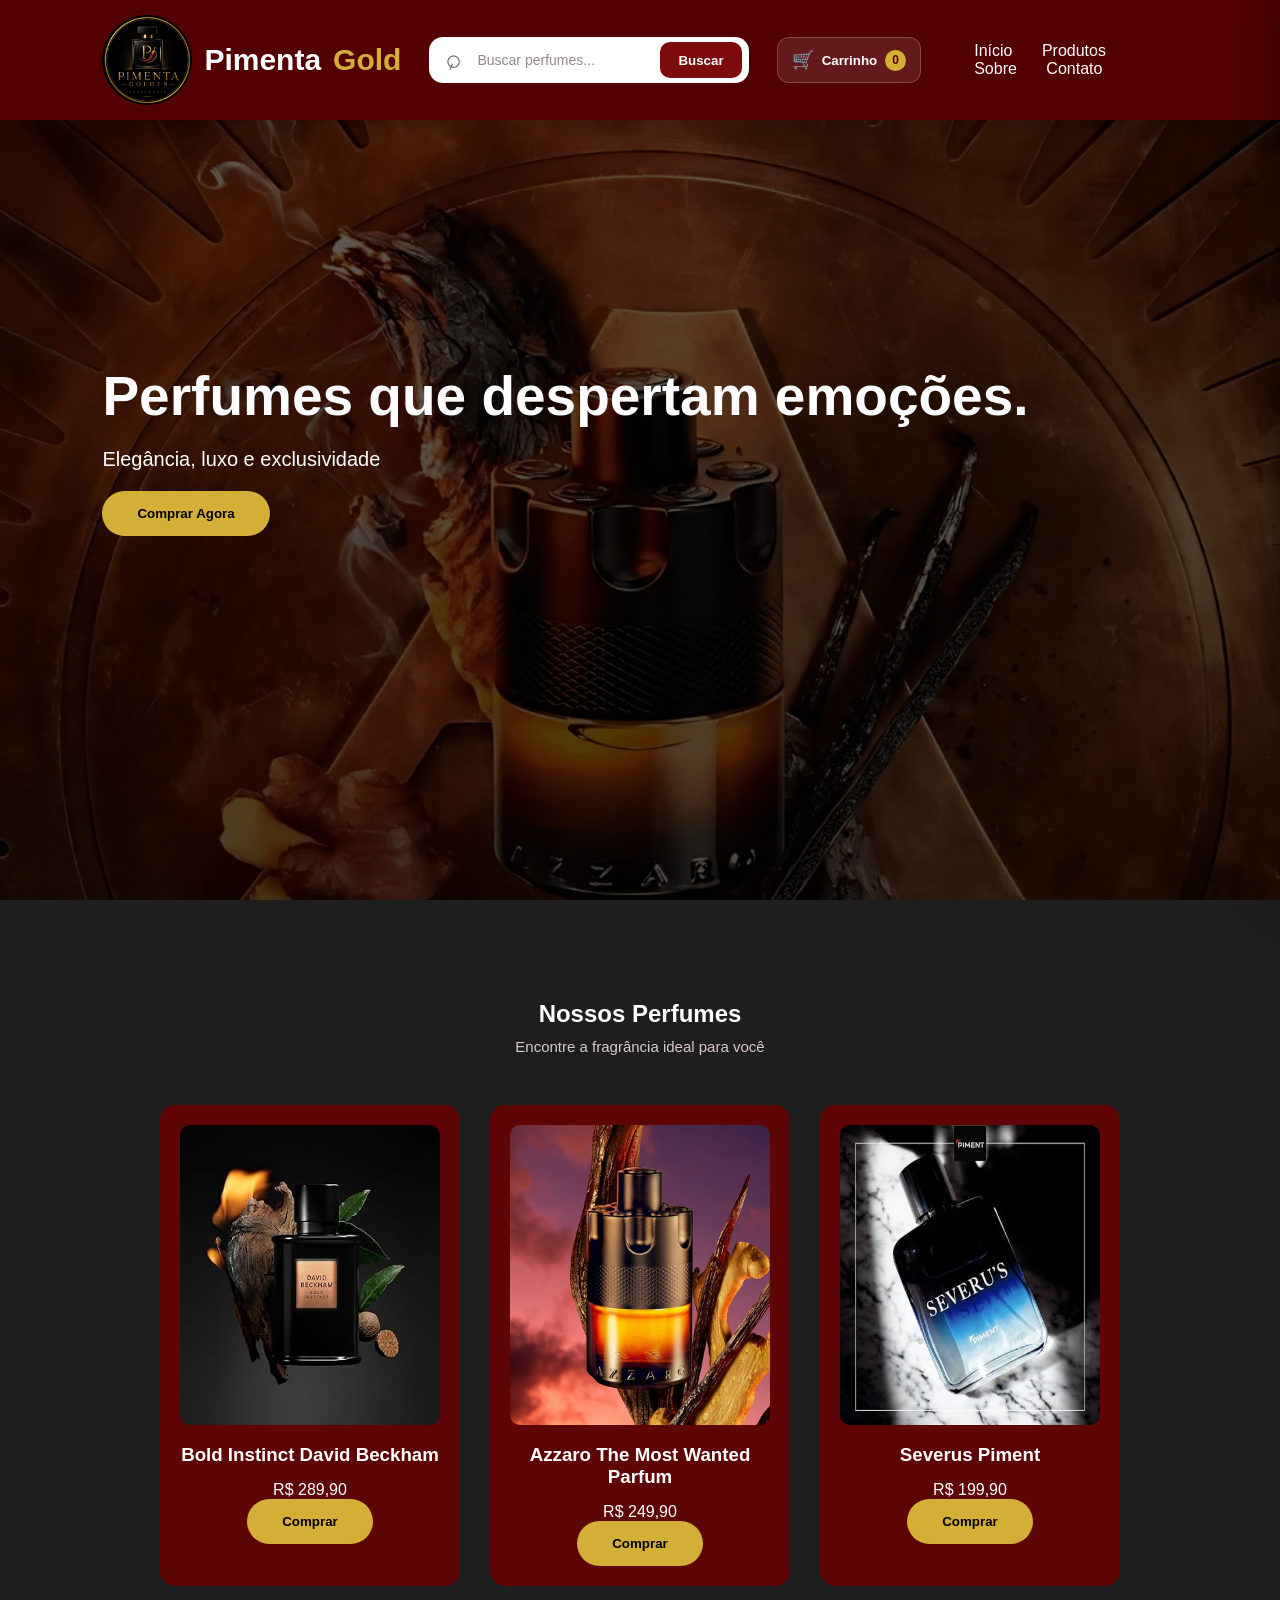
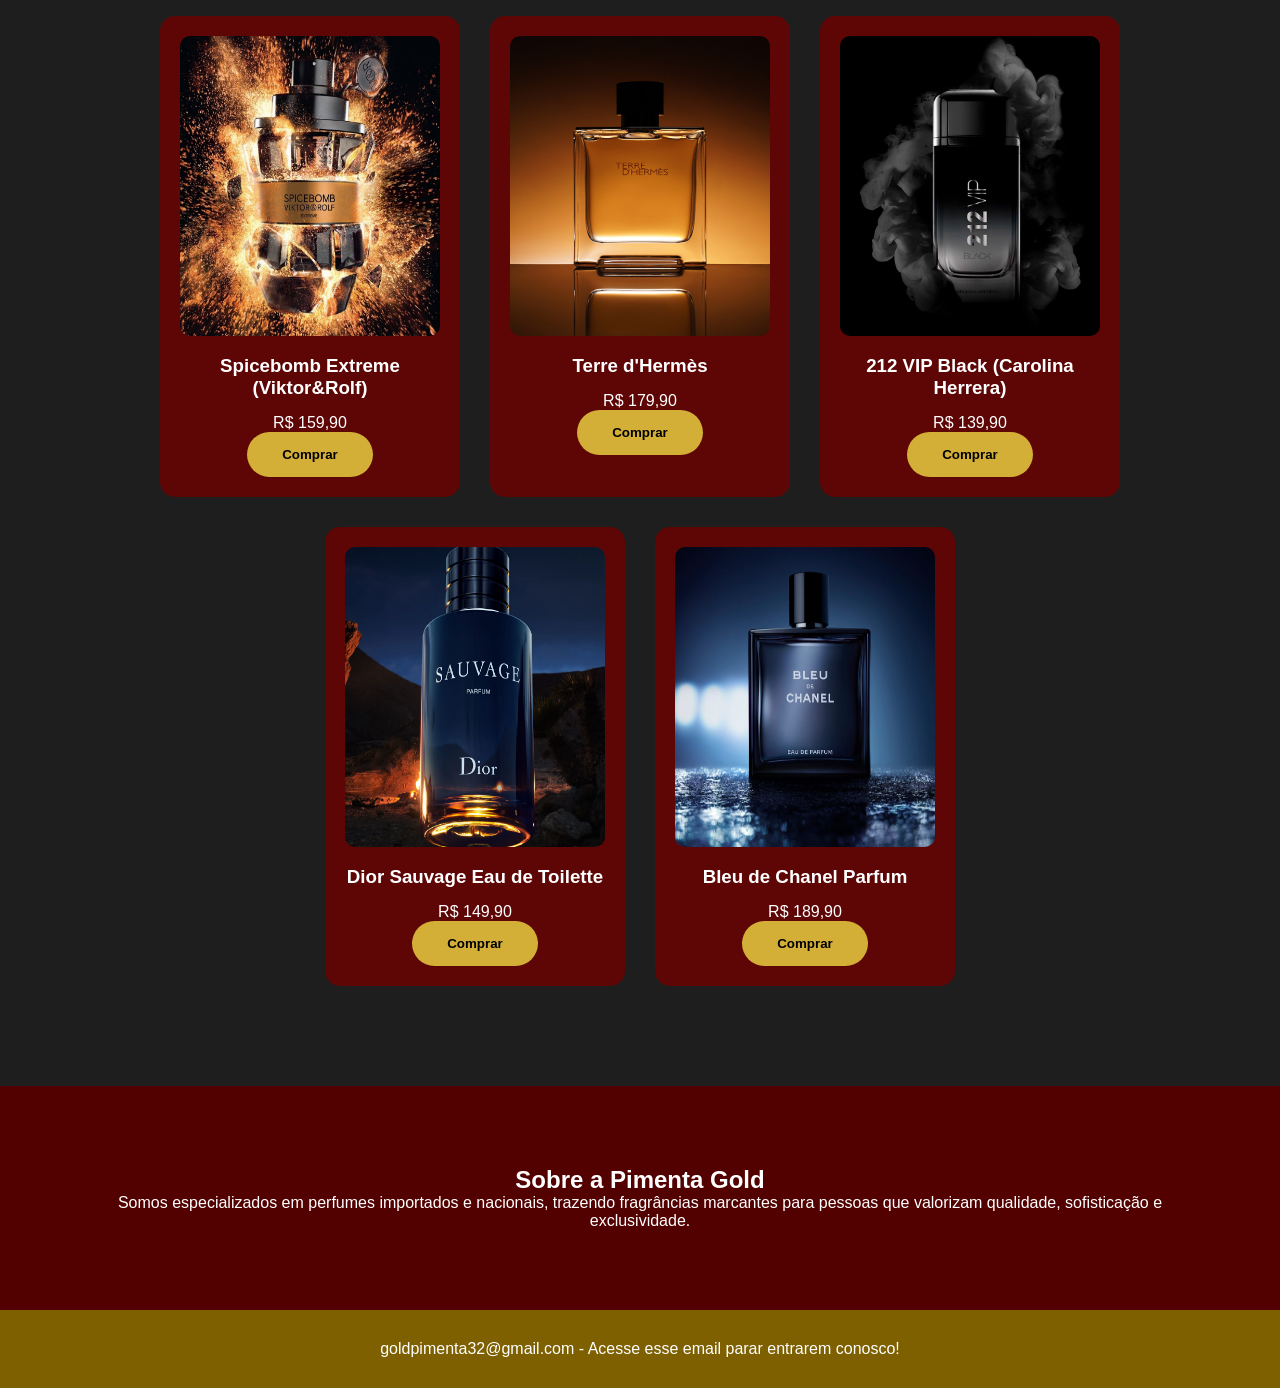
==== index.html @ 08c28b5f "Projeto Integrador 1° Ano do Ensino Médio integrado ao Técnico em Inf." ====
<!DOCTYPE html>
<html lang="pt-BR">
<head>
    <meta charset="UTF-8">
    <meta name="viewport" content="width=device-width, initial-scale=1.0">
    <title>Pimenta Gold | Perfumaria</title>
    <link rel="stylesheet" href="style.css">
</head>
<body>
 
<header>
    <div class="logo">
         <img src="/imagem (1).jpg" alt="Pimenta Golden"> Pimenta <span>Gold</span></div>

    <form class="search-form" role="search" aria-label="Pesquisar perfumes">
        <label class="sr-only" for="search-input">Pesquisar perfumes</label>
        <span class="search-icon" aria-hidden="true">⌕</span>
        <input id="search-input" type="search" placeholder="Buscar perfumes..." autocomplete="off">
        <button class="clear-search" type="button" aria-label="Limpar pesquisa" hidden>×</button>
        <button class="search-submit" type="submit" aria-label="Pesquisar">Buscar</button>
    </form>

    <button class="cart-toggle" type="button" aria-label="Abrir carrinho" aria-expanded="false">
        <span class="cart-icon" aria-hidden="true">🛒</span>
        <span>Carrinho</span>
        <b class="cart-count">0</b>
    </button>
 
    <nav>
        <a href="#">Início</a>
        <a href="#produtos">Produtos</a>
        <a href="#sobre">Sobre</a>
        <a href="#contato">Contato</a>
    </nav>
</header>
 
<section class="banner">
    <div class="texto">
        <h1>Perfumes que despertam emoções.</h1>
        <p>Elegância, luxo e exclusividade </p>
 
        <button onclick="comprar()">Comprar Agora</button>
    </div>
</section>
 
<section id="produtos" class="produtos">
 
<h2>Nossos Perfumes</h2>

<p class="search-status" aria-live="polite">Encontre a fragrância ideal para você</p>
 
<div class="cards">
 
<div class="card">
<img src="/imagem.jpg" alt="">
<h3>Bold Instinct David Beckham  </h3>
<p>R$ 289,90</p>
<button>Comprar</button>
</div>
 
<div class="card">
<img src="/imagem (3).jpg" alt="">
<h3>Azzaro The Most Wanted Parfum</h3>
<p>R$ 249,90</p>
<button>Comprar</button>
</div>
 
<div class="card">
<img src="/imagem (2).jpg" alt="">
<h3>Severus Piment</h3>
<p>R$ 199,90</p>
<button>Comprar</button>
</div>

 <div class="card">
<img src="/spice bomb.jpg" alt="">
<h3>Spicebomb Extreme (Viktor&Rolf)</h3>
<p>R$ 159,90</p>
<button>Comprar</button>
</div>

<div class="card">
<img src="/terre d'hermes.jpg" alt="">
<h3>Terre d'Hermès</h3>
<p>R$ 179,90</p>
<button>Comprar</button>
</div>

<div class="card">
<img src="/212.avif" alt="">
<h3>212 VIP Black (Carolina Herrera)</h3>
<p>R$ 139,90</p>
<button>Comprar</button>
</div>

<div class="card">
<img src="/sauvage___250829.webp" alt="">
<h3>Dior Sauvage Eau de Toilette</h3>
<p>R$ 149,90</p>
<button>Comprar</button>
</div>

<div class="card">
<img src="/bleu de chanel.jpg" alt="">
<h3>Bleu de Chanel Parfum</h3>
<p>R$ 189,90</p>
<button>Comprar</button>
</div>

</div>

<div class="no-results" hidden>
    <span aria-hidden="true">⌕</span>
    <h3>Nenhum perfume encontrado</h3>
    <p>Tente buscar por outro nome ou marca.</p>
</div>
 
</section>
 
<section id="sobre" class="sobre">
 
<h2>Sobre a Pimenta Gold</h2>
 
<p>
Somos especializados em perfumes importados e nacionais,
trazendo fragrâncias marcantes para pessoas que valorizam
qualidade, sofisticação e exclusividade.
</p>
 
</section>

<div class="cart-overlay" hidden></div>
<aside class="cart-drawer" aria-label="Carrinho de compras" aria-hidden="true">
    <div class="cart-header">
        <div>
            <span class="cart-kicker">SEU PEDIDO</span>
            <h2>Meu carrinho</h2>
        </div>
        <button class="close-cart" type="button" aria-label="Fechar carrinho">×</button>
    </div>

    <div class="cart-items"></div>
    <div class="empty-cart">
        <span aria-hidden="true">🛍</span>
        <h3>Seu carrinho está vazio</h3>
        <p>Adicione seus perfumes favoritos para continuar.</p>
    </div>

    <div class="cart-footer">
        <div class="cart-total"><span>Total</span><strong>R$ 0,00</strong></div>
        <button class="checkout-button" type="button" disabled>Finalizar compra</button>
        <small>Compra segura e atendimento personalizado</small>
    </div>
</aside>
 
<footer id="contato">
<p>goldpimenta32@gmail.com - Acesse esse email parar entrarem conosco!</p>
</footer>
 
<script src="script.js"></script>
 
</body>
</html>
---- style.css ----
*{
margin:0;
padding:0;
box-sizing:border-box;
font-family:Arial, Helvetica, sans-serif;
}
 
body{
background:#1f1e1e;
color:white;
}
 
header{
display:flex;
justify-content:space-between;
align-items:center;
padding:20px 8%;
background:#530000;
position:fixed;
width:100%;
}
 .logo img{
    width: 90px;
    height: 90px;
    border-radius: 50%;
    object-fit: cover;
}
 
header{
    display:flex;
    justify-content:space-between;
    align-items:center;
    padding:15px 8%;
    background:#530000;
    position:fixed;
    width:100%;
    z-index:1000;
gap:28px;
box-shadow:0 4px 24px rgba(0,0,0,.22);
}
.logo{
font-size:30px;
font-weight:bold;
display:flex;
align-items:center;
gap:12px;
}
 
.logo span{
color:#D4AF37;
}

.search-form{
    position:relative;
    display:flex;
    align-items:center;
    flex:1;
    max-width:500px;
    height:46px;
    margin-left:auto;
    background:#fff;
    border:2px solid transparent;
    border-radius:14px;
    transition:.25s ease;
}

.search-form:focus-within{
    border-color:#D4AF37;
    box-shadow:0 0 0 4px rgba(212,175,55,.18);
}

.search-icon{
    color:#6b6060;
    font-size:27px;
    line-height:1;
    margin:0 8px 2px 14px;
    transform:rotate(-20deg);
}

.search-form input{
    min-width:0;
    flex:1;
    height:100%;
    padding:0 8px;
    color:#261d1d;
    background:transparent;
    border:0;
    outline:0;
    font-size:14px;
}

.search-form input::placeholder{color:#938989;}
.search-form input::-webkit-search-cancel-button{display:none;}

.search-submit{
    height:36px;
    padding:0 18px;
    margin-right:5px;
    color:#fff;
    background:#7e0b0b;
    border-radius:10px;
    transition:.25s ease;
}

.search-submit:hover{background:#530000; color:#fff; transform:none;}

.clear-search{
    padding:0 5px;
    color:#8a7c7c;
    background:transparent;
    font-size:24px;
    line-height:1;
}

.clear-search:hover{color:#530000; background:transparent; transform:none;}

.sr-only{
    position:absolute;
    width:1px;
    height:1px;
    padding:0;
    margin:-1px;
    overflow:hidden;
    clip:rect(0,0,0,0);
    white-space:nowrap;
    border:0;
}

.cart-toggle{
    position:relative;
    display:flex;
    align-items:center;
    gap:8px;
    padding:11px 14px;
    color:#fff;
    background:rgba(255,255,255,.1);
    border:1px solid rgba(255,255,255,.2);
    border-radius:12px;
    white-space:nowrap;
}

.cart-toggle:hover{color:#fff; background:#7e0b0b; transform:none;}
.cart-icon{font-size:18px;}
.cart-count{
    display:grid;
    min-width:21px;
    height:21px;
    padding:0 5px;
    place-items:center;
    color:#530000;
    background:#D4AF37;
    border-radius:20px;
    font-size:12px;
}

.cart-overlay{
    position:fixed;
    inset:0;
    z-index:1100;
    background:rgba(0,0,0,.62);
    backdrop-filter:blur(3px);
}

.cart-drawer{
    position:fixed;
    display:flex;
    flex-direction:column;
    top:0;
    right:0;
    z-index:1101;
    width:min(430px, 100%);
    height:100vh;
    padding:28px;
    color:#2b2020;
    background:#fffaf7;
    box-shadow:-10px 0 35px rgba(0,0,0,.3);
    transform:translateX(100%);
    transition:transform .3s ease;
}

.cart-drawer.is-open{transform:translateX(0);}
.cart-header{display:flex; align-items:flex-start; justify-content:space-between; padding-bottom:22px; border-bottom:1px solid #eaded8;}
.cart-kicker{color:#9c7713; font-size:11px; font-weight:bold; letter-spacing:2px;}
.cart-header h2{margin-top:6px; font-family:Georgia, serif; font-size:28px;}
.close-cart{padding:0 8px; color:#715f5f; background:transparent; font-size:32px; line-height:1;}
.close-cart:hover{color:#530000; background:transparent; transform:none;}
.cart-items{overflow:auto; padding:18px 0;}
.cart-item{display:grid; grid-template-columns:64px 1fr auto; gap:12px; align-items:center; padding:14px 0; border-bottom:1px solid #eaded8;}
.cart-item img{width:64px; height:70px; object-fit:cover; border-radius:8px;}
.cart-item h3{font-size:14px; line-height:1.3;}
.cart-item-price{margin-top:6px; color:#7e0b0b; font-size:13px; font-weight:bold;}
.quantity-control{display:flex; align-items:center; gap:8px; margin-top:10px;}
.quantity-control button{width:24px; height:24px; padding:0; color:#530000; background:#f0e3dc; font-size:16px; line-height:1;}
.quantity-control button:hover{color:#fff; background:#7e0b0b; transform:none;}
.quantity-control span{min-width:15px; text-align:center; font-size:13px;}
.remove-item{padding:4px; color:#a48b83; background:transparent; font-size:18px;}
.remove-item:hover{color:#b21b1b; background:transparent; transform:none;}
.empty-cart{flex:1; padding:70px 15px; text-align:center; color:#806c65;}
.empty-cart span{font-size:42px;}
.empty-cart h3{margin:15px 0 8px; color:#3e2e2e; font-family:Georgia, serif;}
.empty-cart p{font-size:14px; line-height:1.5;}
.cart-footer{padding-top:20px; border-top:1px solid #eaded8;}
.cart-total{display:flex; justify-content:space-between; margin-bottom:18px; font-size:16px;}
.cart-total strong{color:#7e0b0b; font-size:20px;}
.checkout-button{width:100%; color:#fff; background:#7e0b0b; border-radius:10px;}
.checkout-button:hover{color:#fff; background:#530000; transform:none;}
.checkout-button:disabled{cursor:not-allowed; opacity:.45;}
.cart-footer small{display:block; margin-top:12px; color:#927f77; text-align:center; font-size:11px;}
 
nav a{
color:white;
margin-left:25px;
text-decoration:none;
transition:.3s;
}
 
nav a:hover{
color:#D4AF37;
}
 
.banner{
height:100vh;
background:linear-gradient(rgba(0,0,0,.6),rgba(0,0,0,.7)),
url("/imagem.png");
background-size:cover;
display:flex;
align-items:center;
padding-left:8%;
}
 
.banner h1{
font-size:55px;
}
 
.banner p{
margin:20px 0;
font-size:20px;
}
 
button{
padding:15px 35px;
background:#D4AF37;
border:none;
border-radius:30px;
cursor:pointer;
font-weight:bold;
}
 
.produtos{
padding:100px 8%;
text-align:center;
}

.search-status{
    margin-top:10px;
    color:#d8caca;
    font-size:15px;
}
 
.cards{
display:flex;
justify-content:center;
gap:30px;
flex-wrap:wrap;
margin-top:50px;
}
 
.card{
background:#5e0606;
padding:20px;
border-radius:15px;
width:300px;
transition:.4s;
}
 
.card:hover{
transform:translateY(-10px);
}

.card.is-hidden{display:none;}
 
.card img{
width:100%;
height:300px;
border-radius:10px;
}
 
.card h3{
margin:15px 0;
}

.no-results{
    padding:55px 20px;
    color:#e5dada;
}

.no-results span{
    display:block;
    color:#D4AF37;
    font-size:54px;
    transform:rotate(-20deg);
}

.no-results h3{margin:10px 0 8px; font-size:22px;}
.no-results p{color:#bcaeae;}
 
.sobre{
padding:80px 8%;
text-align:center;
background:#530000;
}
 
footer{
padding:30px;
text-align:center;
background:#7e6000;
}

@media (max-width: 980px){
    header{padding:12px 5%; flex-wrap:wrap;}
    .logo img{width:58px; height:58px;}
    .logo{font-size:24px;}
    .search-form{order:3; flex-basis:100%; max-width:none;}
    .cart-toggle{margin-left:auto;}
    nav{margin-left:auto;}
    .banner{padding-left:5%; padding-top:80px;}
}

@media (max-width: 600px){
    header{gap:12px;}
    nav a{margin-left:10px; font-size:12px;}
    .search-submit{font-size:12px; padding:0 12px;}
    .cart-toggle span:not(.cart-icon){display:none;}
    .banner h1{font-size:38px;}
    .banner p{font-size:17px;}
}
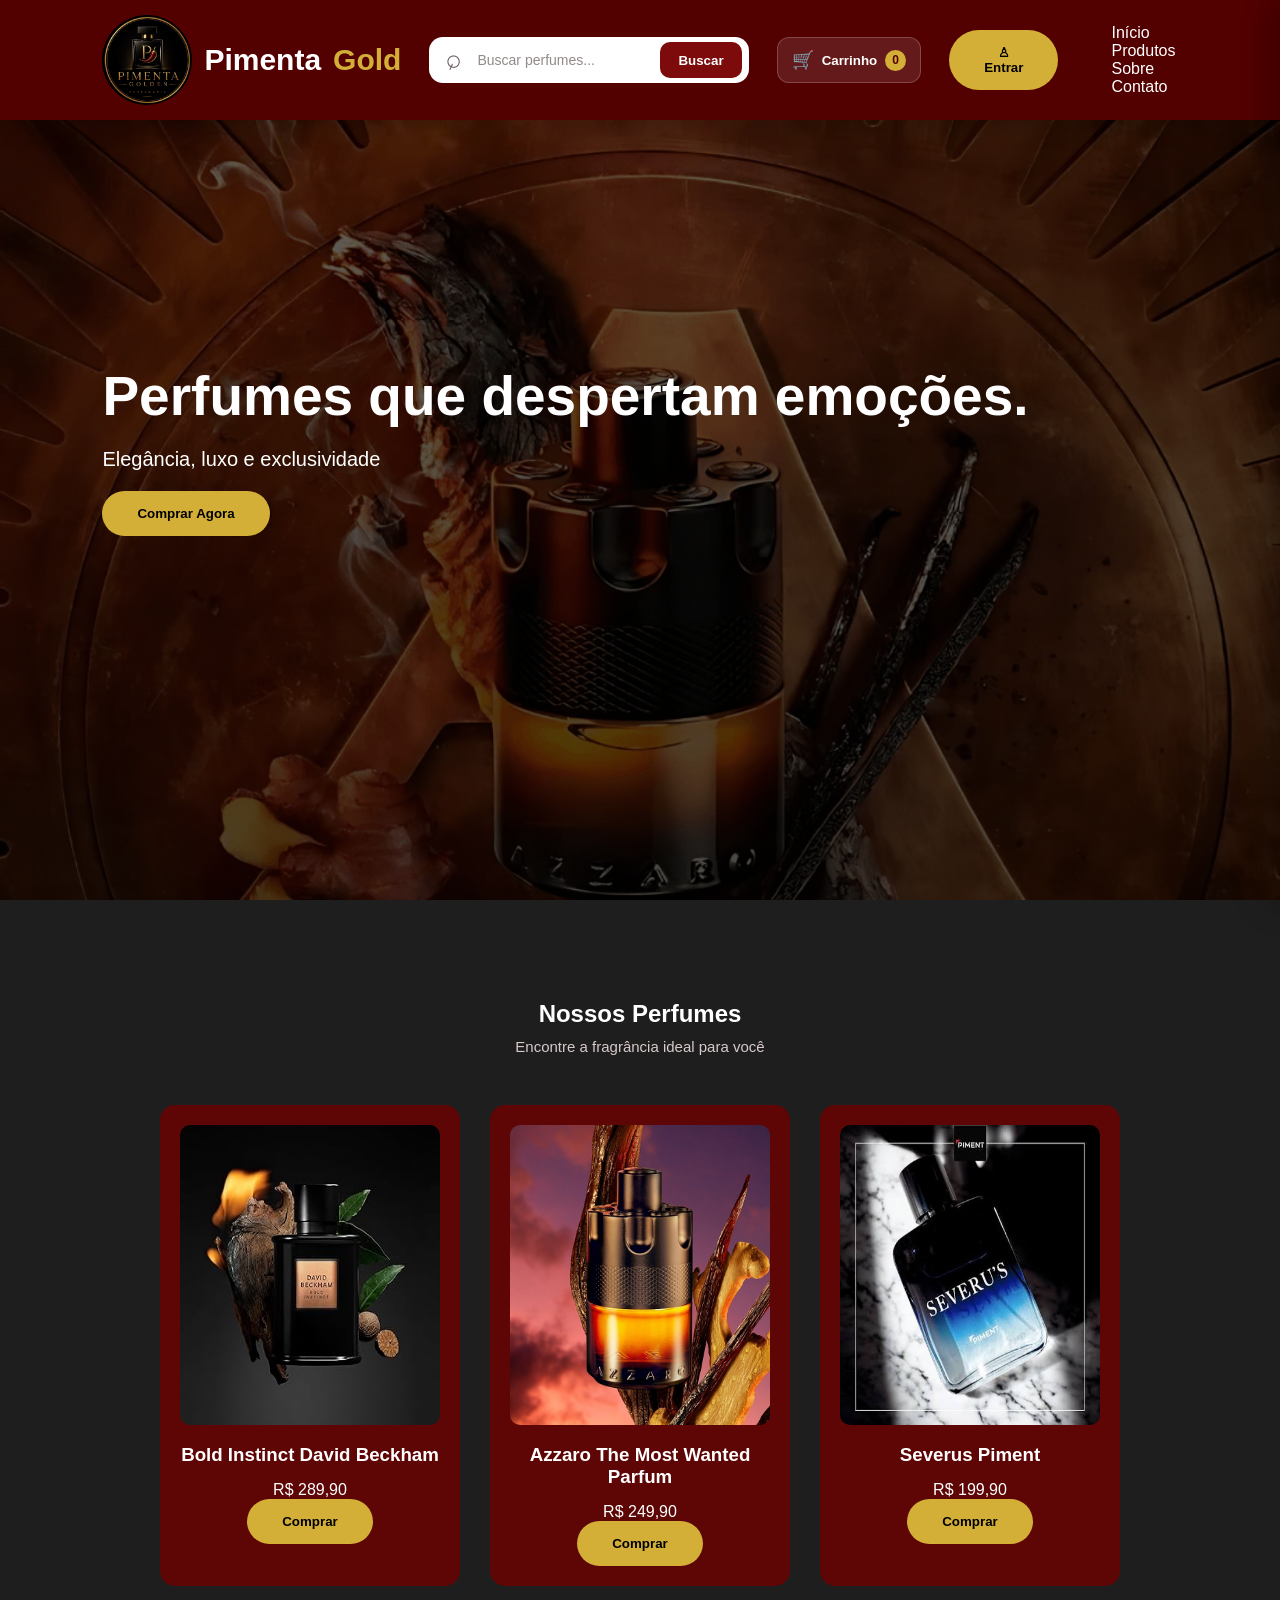
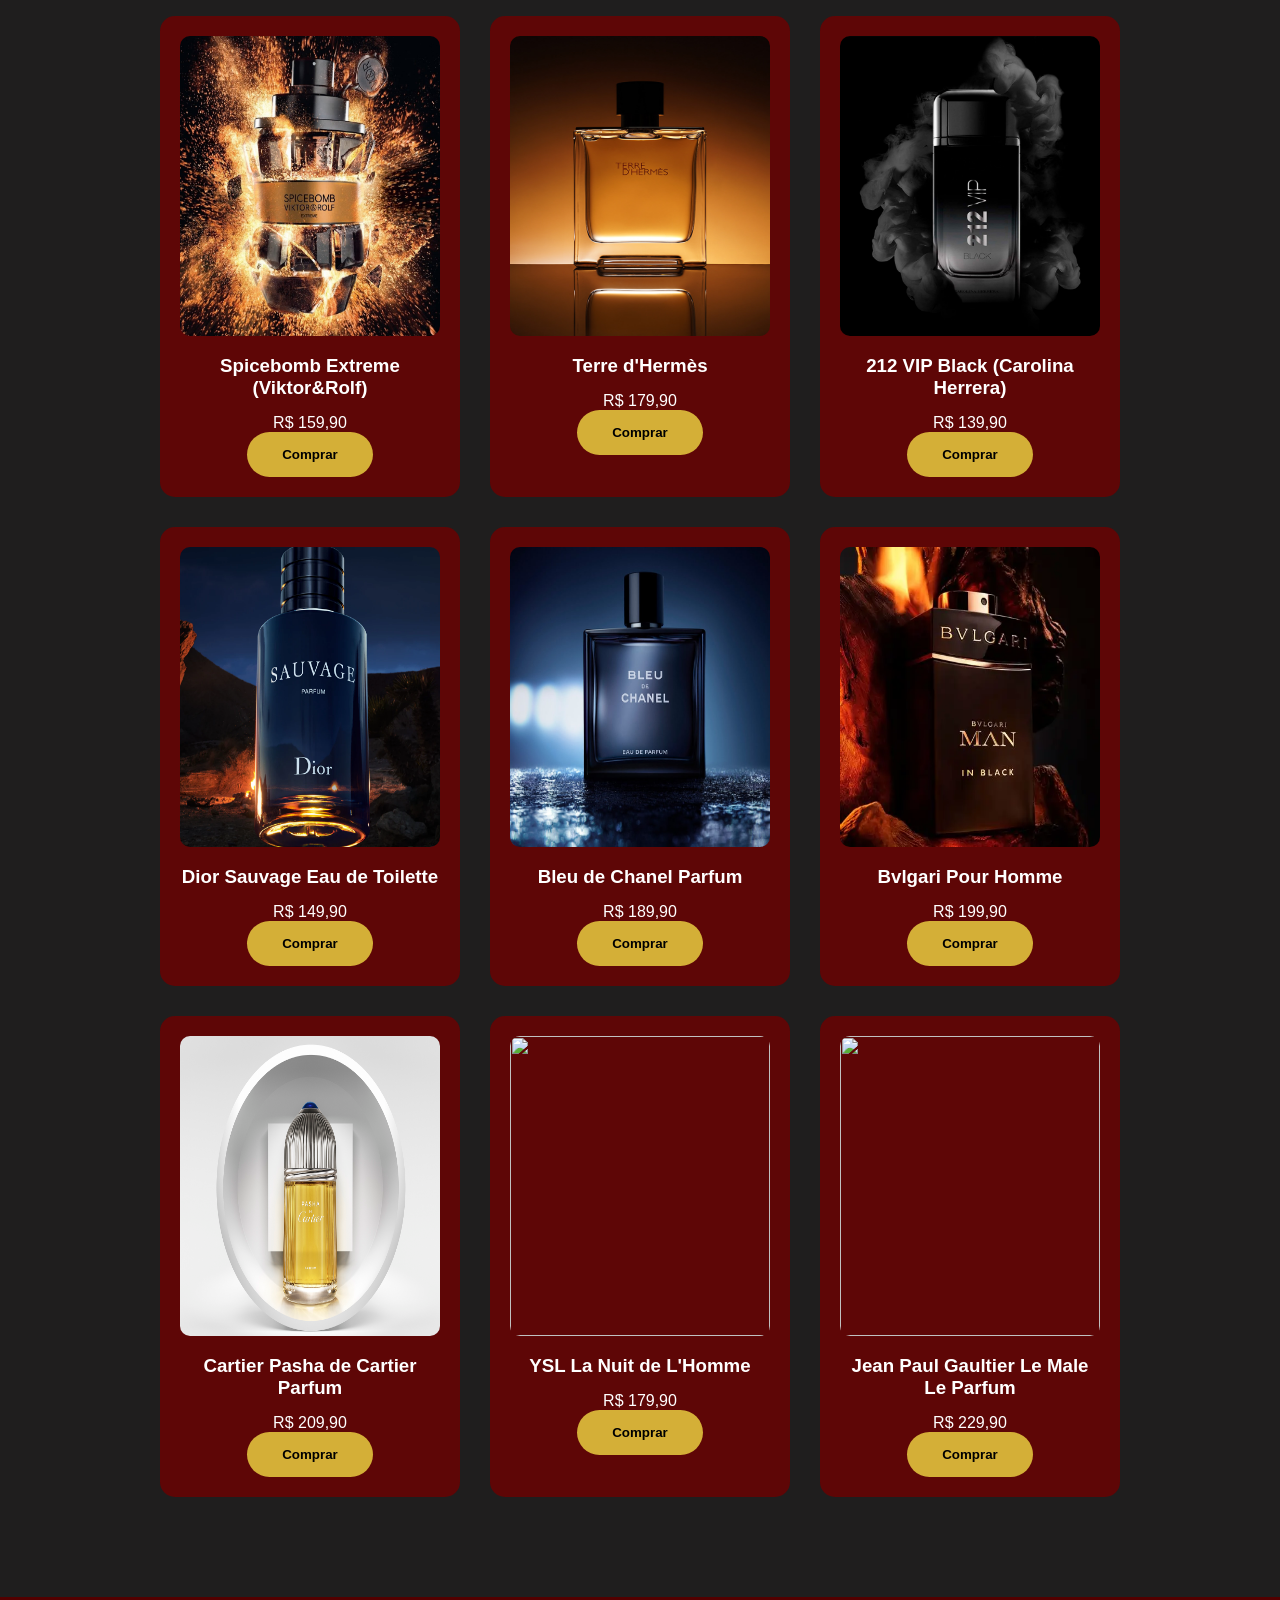
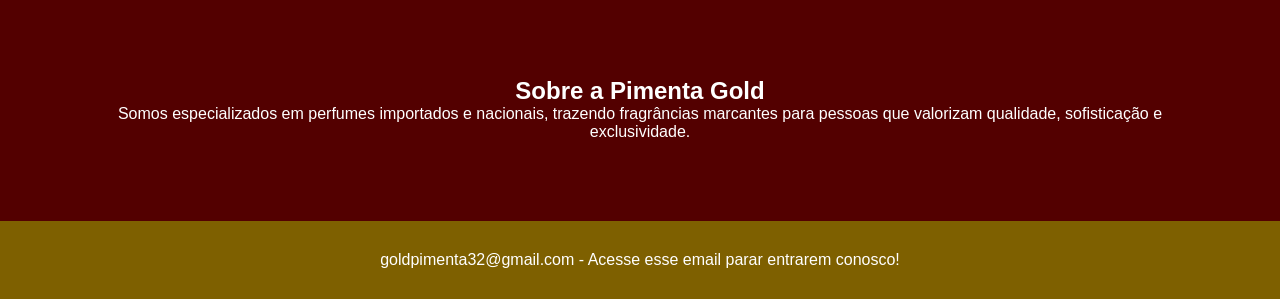
==== commit 56aa1939: "Add files via upload" ====
--- a/index.html
+++ b/index.html
@@ -1,164 +1,226 @@
-<!DOCTYPE html>
-<html lang="pt-BR">
-<head>
-    <meta charset="UTF-8">
-    <meta name="viewport" content="width=device-width, initial-scale=1.0">
-    <title>Pimenta Gold | Perfumaria</title>
-    <link rel="stylesheet" href="style.css">
-</head>
-<body>
- 
-<header>
-    <div class="logo">
-         <img src="/imagem (1).jpg" alt="Pimenta Golden"> Pimenta <span>Gold</span></div>
-
-    <form class="search-form" role="search" aria-label="Pesquisar perfumes">
-        <label class="sr-only" for="search-input">Pesquisar perfumes</label>
-        <span class="search-icon" aria-hidden="true">⌕</span>
-        <input id="search-input" type="search" placeholder="Buscar perfumes..." autocomplete="off">
-        <button class="clear-search" type="button" aria-label="Limpar pesquisa" hidden>×</button>
-        <button class="search-submit" type="submit" aria-label="Pesquisar">Buscar</button>
-    </form>
-
-    <button class="cart-toggle" type="button" aria-label="Abrir carrinho" aria-expanded="false">
-        <span class="cart-icon" aria-hidden="true">🛒</span>
-        <span>Carrinho</span>
-        <b class="cart-count">0</b>
-    </button>
- 
-    <nav>
-        <a href="#">Início</a>
-        <a href="#produtos">Produtos</a>
-        <a href="#sobre">Sobre</a>
-        <a href="#contato">Contato</a>
-    </nav>
-</header>
- 
-<section class="banner">
-    <div class="texto">
-        <h1>Perfumes que despertam emoções.</h1>
-        <p>Elegância, luxo e exclusividade </p>
- 
-        <button onclick="comprar()">Comprar Agora</button>
-    </div>
-</section>
- 
-<section id="produtos" class="produtos">
- 
-<h2>Nossos Perfumes</h2>
-
-<p class="search-status" aria-live="polite">Encontre a fragrância ideal para você</p>
- 
-<div class="cards">
- 
-<div class="card">
-<img src="/imagem.jpg" alt="">
-<h3>Bold Instinct David Beckham  </h3>
-<p>R$ 289,90</p>
-<button>Comprar</button>
-</div>
- 
-<div class="card">
-<img src="/imagem (3).jpg" alt="">
-<h3>Azzaro The Most Wanted Parfum</h3>
-<p>R$ 249,90</p>
-<button>Comprar</button>
-</div>
- 
-<div class="card">
-<img src="/imagem (2).jpg" alt="">
-<h3>Severus Piment</h3>
-<p>R$ 199,90</p>
-<button>Comprar</button>
-</div>
-
- <div class="card">
-<img src="/spice bomb.jpg" alt="">
-<h3>Spicebomb Extreme (Viktor&Rolf)</h3>
-<p>R$ 159,90</p>
-<button>Comprar</button>
-</div>
-
-<div class="card">
-<img src="/terre d'hermes.jpg" alt="">
-<h3>Terre d'Hermès</h3>
-<p>R$ 179,90</p>
-<button>Comprar</button>
-</div>
-
-<div class="card">
-<img src="/212.avif" alt="">
-<h3>212 VIP Black (Carolina Herrera)</h3>
-<p>R$ 139,90</p>
-<button>Comprar</button>
-</div>
-
-<div class="card">
-<img src="/sauvage___250829.webp" alt="">
-<h3>Dior Sauvage Eau de Toilette</h3>
-<p>R$ 149,90</p>
-<button>Comprar</button>
-</div>
-
-<div class="card">
-<img src="/bleu de chanel.jpg" alt="">
-<h3>Bleu de Chanel Parfum</h3>
-<p>R$ 189,90</p>
-<button>Comprar</button>
-</div>
-
-</div>
-
-<div class="no-results" hidden>
-    <span aria-hidden="true">⌕</span>
-    <h3>Nenhum perfume encontrado</h3>
-    <p>Tente buscar por outro nome ou marca.</p>
-</div>
- 
-</section>
- 
-<section id="sobre" class="sobre">
- 
-<h2>Sobre a Pimenta Gold</h2>
- 
-<p>
-Somos especializados em perfumes importados e nacionais,
-trazendo fragrâncias marcantes para pessoas que valorizam
-qualidade, sofisticação e exclusividade.
-</p>
- 
-</section>
-
-<div class="cart-overlay" hidden></div>
-<aside class="cart-drawer" aria-label="Carrinho de compras" aria-hidden="true">
-    <div class="cart-header">
-        <div>
-            <span class="cart-kicker">SEU PEDIDO</span>
-            <h2>Meu carrinho</h2>
-        </div>
-        <button class="close-cart" type="button" aria-label="Fechar carrinho">×</button>
-    </div>
-
-    <div class="cart-items"></div>
-    <div class="empty-cart">
-        <span aria-hidden="true">🛍</span>
-        <h3>Seu carrinho está vazio</h3>
-        <p>Adicione seus perfumes favoritos para continuar.</p>
-    </div>
-
-    <div class="cart-footer">
-        <div class="cart-total"><span>Total</span><strong>R$ 0,00</strong></div>
-        <button class="checkout-button" type="button" disabled>Finalizar compra</button>
-        <small>Compra segura e atendimento personalizado</small>
-    </div>
-</aside>
- 
-<footer id="contato">
-<p>goldpimenta32@gmail.com - Acesse esse email parar entrarem conosco!</p>
-</footer>
- 
-<script src="script.js"></script>
- 
-</body>
-</html>
+<!DOCTYPE html>
+<html lang="pt-BR">
+<head>
+    <meta charset="UTF-8">
+    <meta name="viewport" content="width=device-width, initial-scale=1.0">
+    <title>Pimenta Gold | Perfumaria</title>
+    <link rel="stylesheet" href="style.css">
+</head>
+<body>
+ 
+<header>
+    <div class="logo">
+         <img src="/imagem (1).jpg" alt="Pimenta Golden"> Pimenta <span>Gold</span></div>
+
+    <form class="search-form" role="search" aria-label="Pesquisar perfumes">
+        <label class="sr-only" for="search-input">Pesquisar perfumes</label>
+        <span class="search-icon" aria-hidden="true">⌕</span>
+        <input id="search-input" type="search" placeholder="Buscar perfumes..." autocomplete="off">
+        <button class="clear-search" type="button" aria-label="Limpar pesquisa" hidden>×</button>
+        <button class="search-submit" type="submit" aria-label="Pesquisar">Buscar</button>
+    </form>
+
+    <button class="cart-toggle" type="button" aria-label="Abrir carrinho" aria-expanded="false">
+        <span class="cart-icon" aria-hidden="true">🛒</span>
+        <span>Carrinho</span>
+        <b class="cart-count">0</b>
+    </button>
+
+    <button class="account-toggle" type="button" aria-haspopup="dialog" aria-controls="login-modal">
+        <span aria-hidden="true">♙</span>
+        <span>Entrar</span>
+    </button>
+ 
+    <nav>
+        <a href="#">Início</a>
+        <a href="#produtos">Produtos</a>
+        <a href="#sobre">Sobre</a>
+        <a href="#contato">Contato</a>
+    </nav>
+</header>
+
+<div class="login-overlay" hidden></div>
+<section class="login-modal" id="login-modal" role="dialog" aria-modal="true" aria-labelledby="login-title" aria-hidden="true" hidden>
+    <button class="close-login" type="button" aria-label="Fechar janela de login">×</button>
+    <div class="login-heading">
+        <span class="login-kicker">PIMENTA GOLD</span>
+        <h2 id="login-title">Que bom ter você de volta</h2>
+        <p>Entre na sua conta para acompanhar pedidos e guardar seus perfumes favoritos.</p>
+    </div>
+
+    <form class="login-form">
+        <label for="login-email">E-mail</label>
+        <input id="login-email" name="email" type="email" placeholder="voce@email.com" autocomplete="email" required>
+
+        <label for="login-password">Senha</label>
+        <div class="password-field">
+            <input id="login-password" name="password" type="password" placeholder="Digite sua senha" autocomplete="current-password" minlength="6" required>
+            <button class="toggle-password" type="button" aria-label="Mostrar senha">Mostrar</button>
+        </div>
+
+        <div class="login-options">
+            <label class="remember-me"><input type="checkbox" name="remember"> Lembrar de mim</label>
+            <a href="#contato">Esqueci minha senha</a>
+        </div>
+        <button class="login-submit" type="submit">Entrar na minha conta</button>
+        <p class="login-feedback" role="status" aria-live="polite"></p>
+        <p class="signup-prompt">Ainda não tem uma conta? <a href="#contato">Crie agora</a></p>
+    </form>
+</section>
+ 
+<section class="banner">
+    <div class="texto">
+        <h1>Perfumes que despertam emoções.</h1>
+        <p>Elegância, luxo e exclusividade </p>
+ 
+        <button onclick="comprar()">Comprar Agora</button>
+    </div>
+</section>
+ 
+<section id="produtos" class="produtos">
+ 
+<h2>Nossos Perfumes</h2>
+
+<p class="search-status" aria-live="polite">Encontre a fragrância ideal para você</p>
+ 
+<div class="cards">
+ 
+<div class="card">
+<img src="/imagem.jpg" alt="">
+<h3>Bold Instinct David Beckham  </h3>
+<p>R$ 289,90</p>
+<button>Comprar</button>
+</div>
+ 
+<div class="card">
+<img src="/imagem (3).jpg" alt="">
+<h3>Azzaro The Most Wanted Parfum</h3>
+<p>R$ 249,90</p>
+<button>Comprar</button>
+</div>
+ 
+<div class="card">
+<img src="/imagem (2).jpg" alt="">
+<h3>Severus Piment</h3>
+<p>R$ 199,90</p>
+<button>Comprar</button>
+</div>
+
+ <div class="card">
+<img src="/spice bomb.jpg" alt="">
+<h3>Spicebomb Extreme (Viktor&Rolf)</h3>
+<p>R$ 159,90</p>
+<button>Comprar</button>
+</div>
+
+<div class="card">
+<img src="/terre d'hermes.jpg" alt="">
+<h3>Terre d'Hermès</h3>
+<p>R$ 179,90</p>
+<button>Comprar</button>
+</div>
+
+<div class="card">
+<img src="/212.avif" alt="">
+<h3>212 VIP Black (Carolina Herrera)</h3>
+<p>R$ 139,90</p>
+<button>Comprar</button>
+</div>
+
+<div class="card">
+<img src="/sauvage___250829.webp" alt="">
+<h3>Dior Sauvage Eau de Toilette</h3>
+<p>R$ 149,90</p>
+<button>Comprar</button>
+</div>
+
+<div class="card">
+<img src="/bleu de chanel.jpg" alt="">
+<h3>Bleu de Chanel Parfum</h3>
+<p>R$ 189,90</p>
+<button>Comprar</button>
+</div>
+
+<div class="card">
+<img src="/bvlgari.webp" alt="">
+<h3>Bvlgari Pour Homme</h3>
+<p>R$ 199,90</p>
+<button>Comprar</button>
+</div>
+
+<div class="card">
+<img src="/catier.jpg" alt="">
+<h3>Cartier Pasha de Cartier Parfum </h3>
+<p>R$ 209,90</p>
+<button>Comprar</button>
+</div>
+
+<div class="card">
+<img src="/lanuit de l'homme.webp" alt="">
+<h3>YSL La Nuit de L'Homme</h3>
+<p>R$ 179,90</p>
+<button>Comprar</button>
+</div>
+
+<div class="card">
+<img src="/jean paul le male.avif" alt="">
+<h3>Jean Paul Gaultier Le Male Le Parfum</h3>
+<p>R$ 229,90</p>
+<button>Comprar</button>
+</div>
+
+</div>
+
+<div class="no-results" hidden>
+    <span aria-hidden="true">⌕</span>
+    <h3>Nenhum perfume encontrado</h3>
+    <p>Tente buscar por outro nome ou marca.</p>
+</div>
+ 
+</section>
+ 
+<section id="sobre" class="sobre">
+ 
+<h2>Sobre a Pimenta Gold</h2>
+ 
+<p>
+Somos especializados em perfumes importados e nacionais,
+trazendo fragrâncias marcantes para pessoas que valorizam
+qualidade, sofisticação e exclusividade.
+</p>
+ 
+</section>
+
+<div class="cart-overlay" hidden></div>
+<aside class="cart-drawer" aria-label="Carrinho de compras" aria-hidden="true">
+    <div class="cart-header">
+        <div>
+            <span class="cart-kicker">SEU PEDIDO</span>
+            <h2>Meu carrinho</h2>
+        </div>
+        <button class="close-cart" type="button" aria-label="Fechar carrinho">×</button>
+    </div>
+
+    <div class="cart-items"></div>
+    <div class="empty-cart">
+        <span aria-hidden="true">🛍</span>
+        <h3>Seu carrinho está vazio</h3>
+        <p>Adicione seus perfumes favoritos para continuar.</p>
+    </div>
+
+    <div class="cart-footer">
+        <div class="cart-total"><span>Total</span><strong>R$ 0,00</strong></div>
+        <button class="checkout-button" type="button" disabled>Finalizar compra</button>
+        <small>Compra segura e atendimento personalizado</small>
+    </div>
+</aside>
+ 
+<footer id="contato">
+<p>goldpimenta32@gmail.com - Acesse esse email parar entrarem conosco!</p>
+</footer>
+ 
+<script src="script.js"></script>
+ 
+</body>
+</html>
  
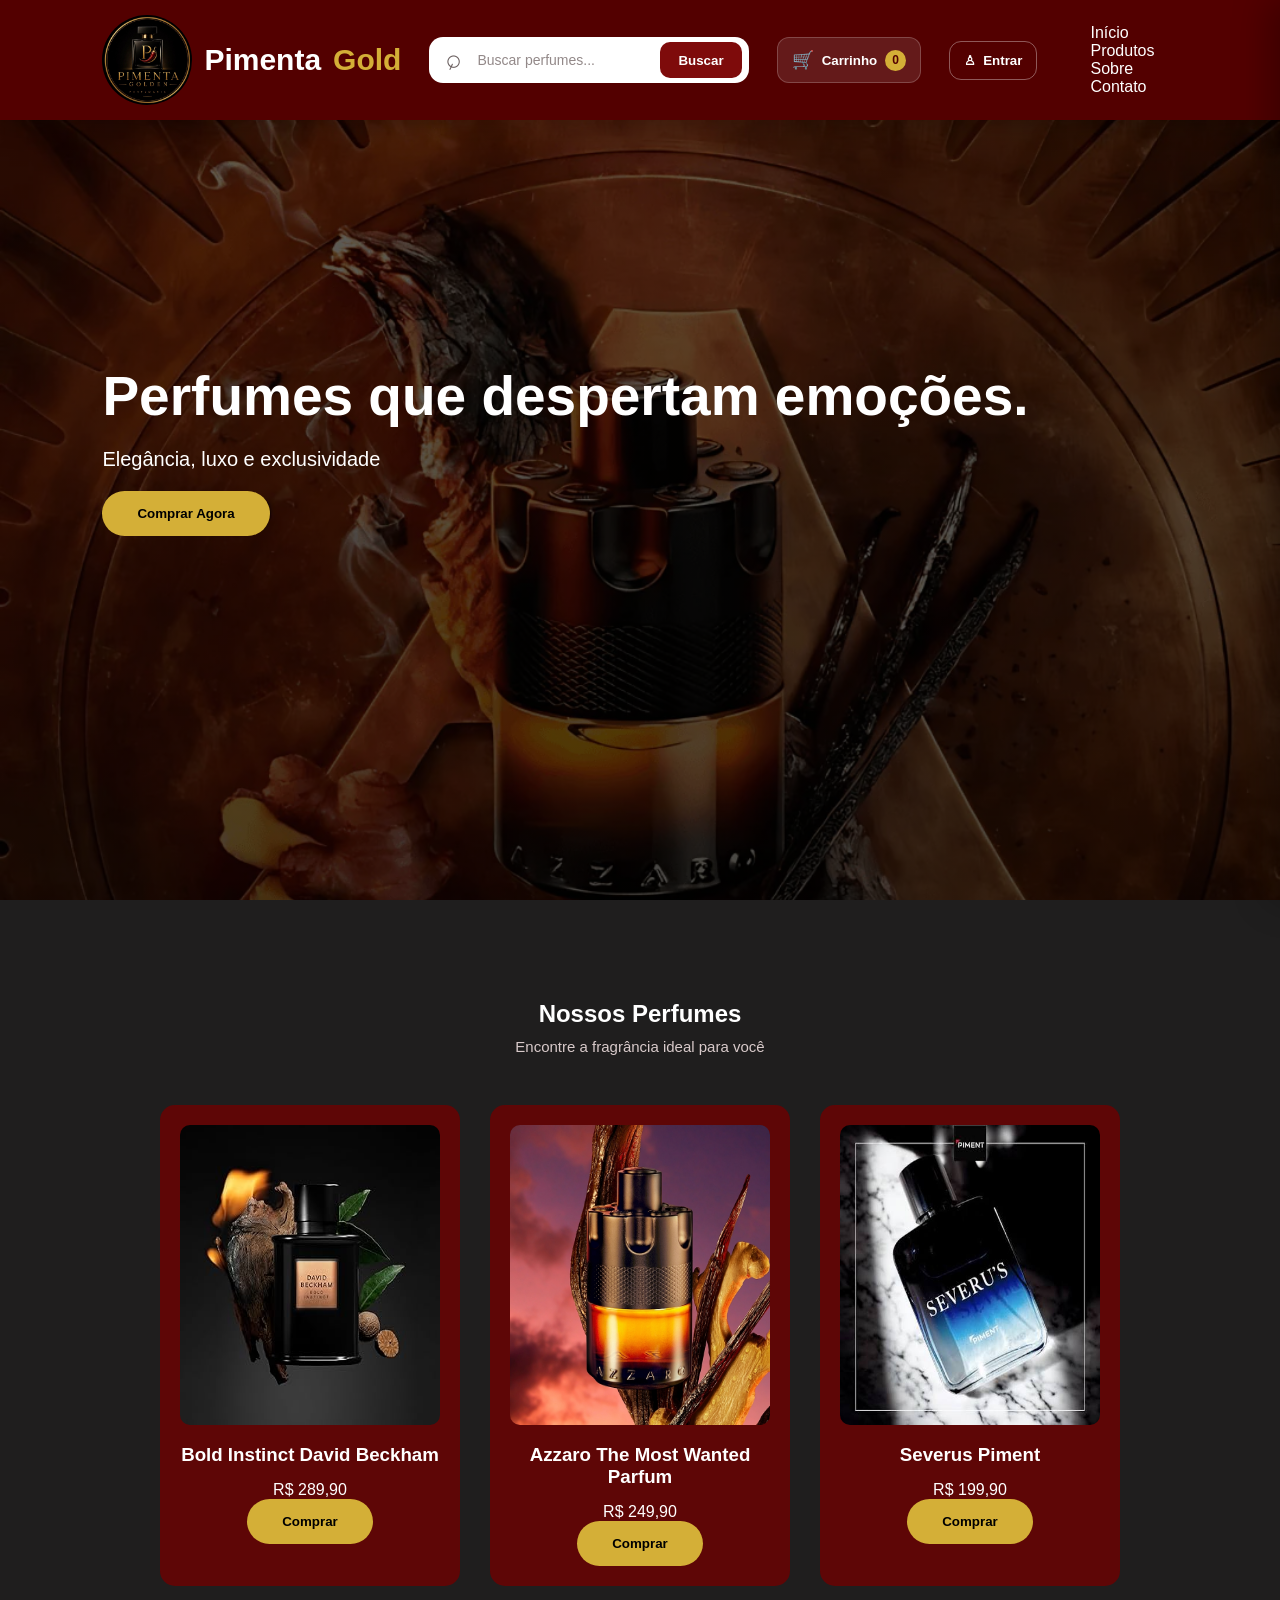
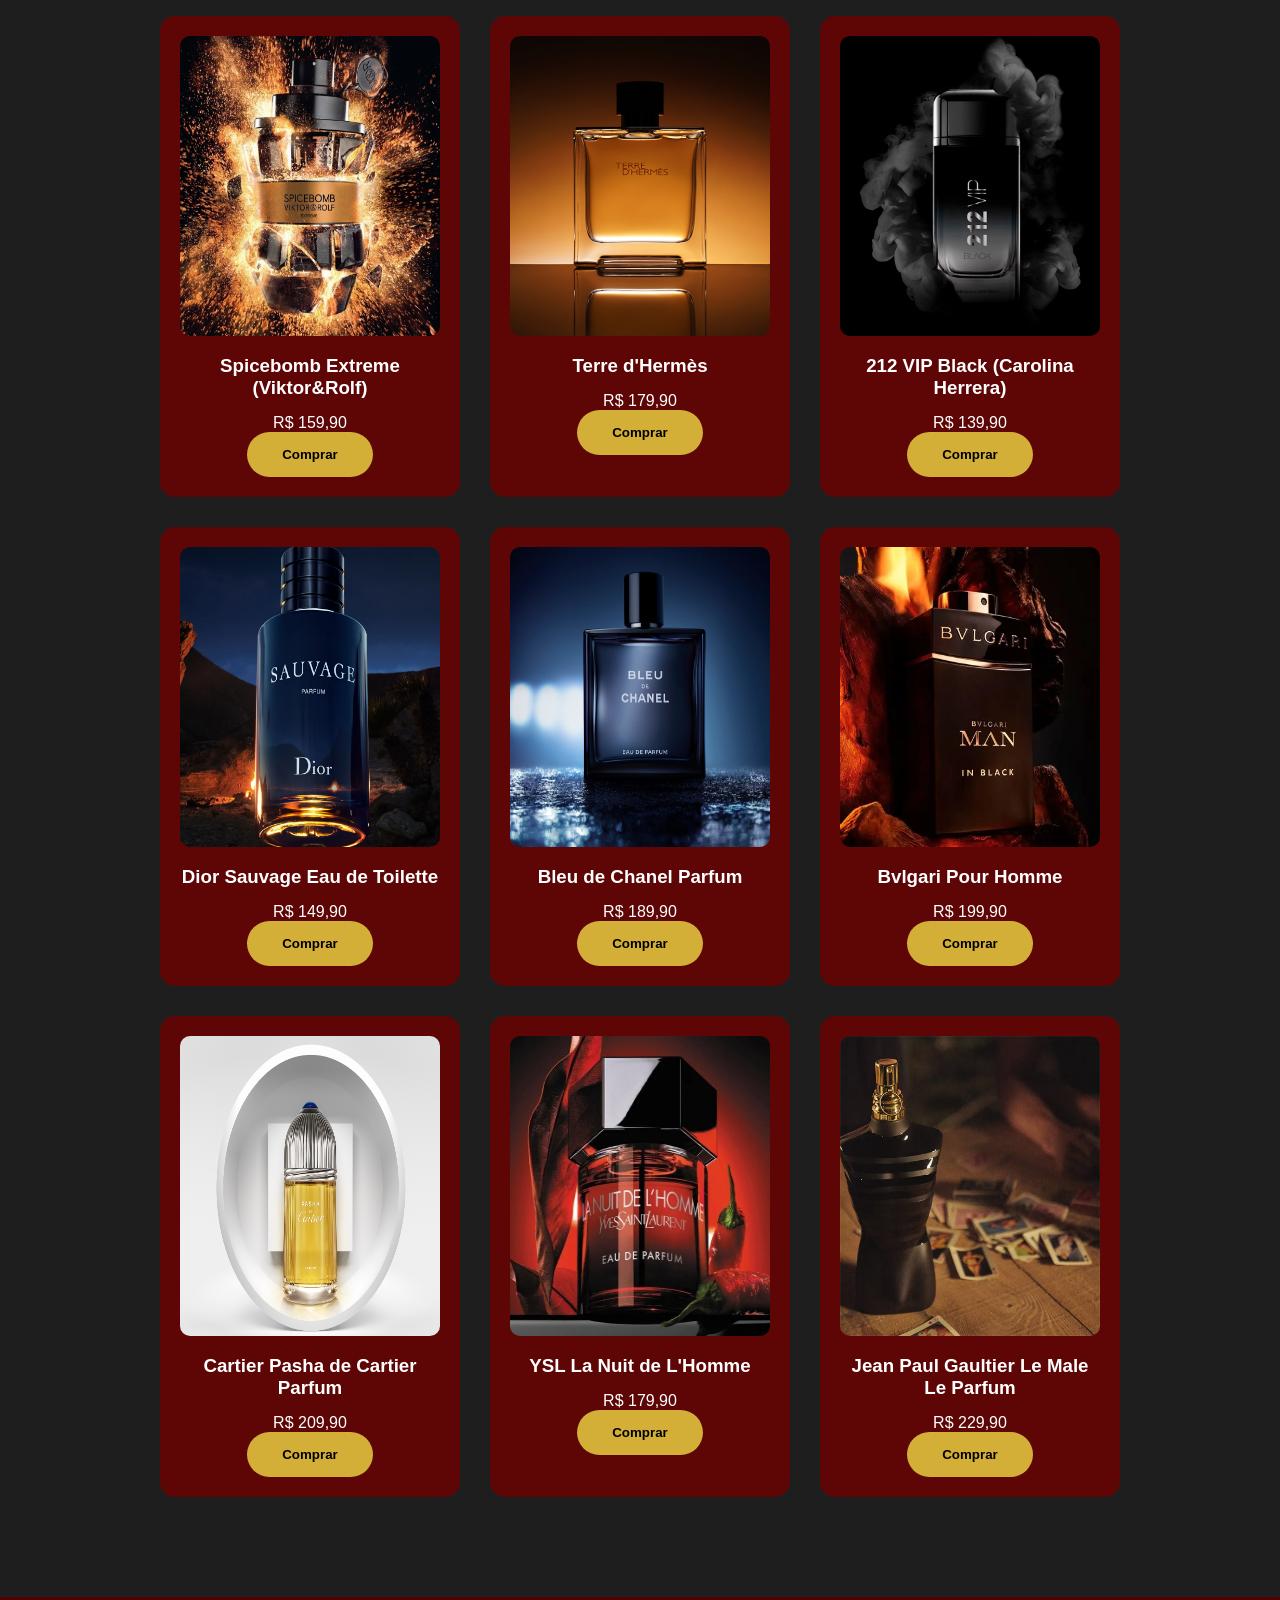
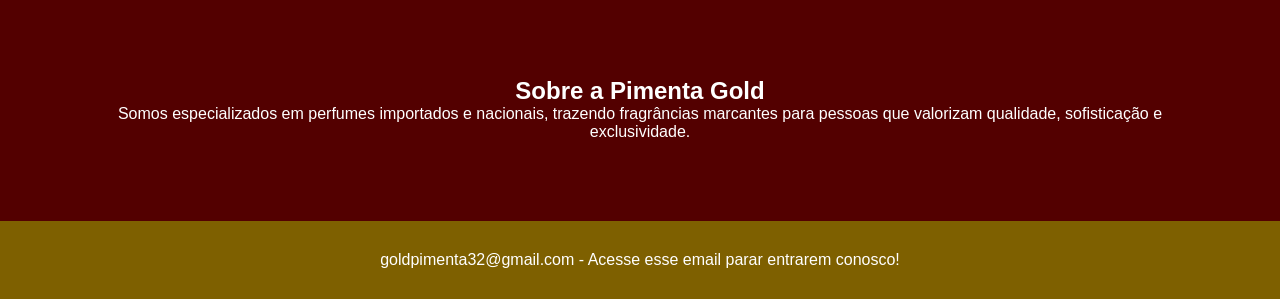
==== commit 1742c8d7: "Fix HTML formatting and update image paths" ====
--- a/index.html
+++ b/index.html
@@ -10,7 +10,7 @@
  
 <header>
     <div class="logo">
-         <img src="/imagem (1).jpg" alt="Pimenta Golden"> Pimenta <span>Gold</span></div>
+         <img src="./imagem (1).jpg" alt="Pimenta Golden"> Pimenta <span>Gold</span></div>
 
     <form class="search-form" role="search" aria-label="Pesquisar perfumes">
         <label class="sr-only" for="search-input">Pesquisar perfumes</label>
@@ -86,84 +86,84 @@
 <div class="cards">
  
 <div class="card">
-<img src="/imagem.jpg" alt="">
+<img src="./imagem.jpg" alt="">
 <h3>Bold Instinct David Beckham  </h3>
 <p>R$ 289,90</p>
 <button>Comprar</button>
 </div>
  
 <div class="card">
-<img src="/imagem (3).jpg" alt="">
+<img src="./imagem (3).jpg" alt="">
 <h3>Azzaro The Most Wanted Parfum</h3>
 <p>R$ 249,90</p>
 <button>Comprar</button>
 </div>
  
 <div class="card">
-<img src="/imagem (2).jpg" alt="">
+<img src="./imagem (2).jpg" alt="">
 <h3>Severus Piment</h3>
 <p>R$ 199,90</p>
 <button>Comprar</button>
 </div>
 
  <div class="card">
-<img src="/spice bomb.jpg" alt="">
+<img src="./spice bomb.jpg" alt="">
 <h3>Spicebomb Extreme (Viktor&Rolf)</h3>
 <p>R$ 159,90</p>
 <button>Comprar</button>
 </div>
 
 <div class="card">
-<img src="/terre d'hermes.jpg" alt="">
+<img src="./terre d'hermes.jpg" alt="">
 <h3>Terre d'Hermès</h3>
 <p>R$ 179,90</p>
 <button>Comprar</button>
 </div>
 
 <div class="card">
-<img src="/212.avif" alt="">
+<img src="./212.avif" alt="">
 <h3>212 VIP Black (Carolina Herrera)</h3>
 <p>R$ 139,90</p>
 <button>Comprar</button>
 </div>
 
 <div class="card">
-<img src="/sauvage___250829.webp" alt="">
+<img src="./sauvage___250829.webp" alt="">
 <h3>Dior Sauvage Eau de Toilette</h3>
 <p>R$ 149,90</p>
 <button>Comprar</button>
 </div>
 
 <div class="card">
-<img src="/bleu de chanel.jpg" alt="">
+<img src="./bleu de chanel.jpg" alt="">
 <h3>Bleu de Chanel Parfum</h3>
 <p>R$ 189,90</p>
 <button>Comprar</button>
 </div>
 
 <div class="card">
-<img src="/bvlgari.webp" alt="">
+<img src="./bvlgari.webp" alt="">
 <h3>Bvlgari Pour Homme</h3>
 <p>R$ 199,90</p>
 <button>Comprar</button>
 </div>
 
 <div class="card">
-<img src="/catier.jpg" alt="">
+<img src="./catier.jpg" alt="">
 <h3>Cartier Pasha de Cartier Parfum </h3>
 <p>R$ 209,90</p>
 <button>Comprar</button>
 </div>
 
 <div class="card">
-<img src="/lanuit de l'homme.webp" alt="">
+<img src="./lanuit de l'homme.webp" alt="">
 <h3>YSL La Nuit de L'Homme</h3>
 <p>R$ 179,90</p>
 <button>Comprar</button>
 </div>
 
 <div class="card">
-<img src="/jean paul le male.avif" alt="">
+<img src="./jean paul le male.avif" alt="">
 <h3>Jean Paul Gaultier Le Male Le Parfum</h3>
 <p>R$ 229,90</p>
 <button>Comprar</button>
@@ -223,4 +223,4 @@
  
 </body>
 </html>
- + 
--- a/style.css
+++ b/style.css
@@ -1,336 +1,400 @@
-*{
-margin:0;
-padding:0;
-box-sizing:border-box;
-font-family:Arial, Helvetica, sans-serif;
-}
- 
-body{
-background:#1f1e1e;
-color:white;
-}
- 
-header{
-display:flex;
-justify-content:space-between;
-align-items:center;
-padding:20px 8%;
-background:#530000;
-position:fixed;
-width:100%;
-}
- .logo img{
-    width: 90px;
-    height: 90px;
-    border-radius: 50%;
-    object-fit: cover;
-}
- 
-header{
-    display:flex;
-    justify-content:space-between;
-    align-items:center;
-    padding:15px 8%;
-    background:#530000;
-    position:fixed;
-    width:100%;
-    z-index:1000;
-gap:28px;
-box-shadow:0 4px 24px rgba(0,0,0,.22);
-}
-.logo{
-font-size:30px;
-font-weight:bold;
-display:flex;
-align-items:center;
-gap:12px;
-}
- 
-.logo span{
-color:#D4AF37;
-}
-
-.search-form{
-    position:relative;
-    display:flex;
-    align-items:center;
-    flex:1;
-    max-width:500px;
-    height:46px;
-    margin-left:auto;
-    background:#fff;
-    border:2px solid transparent;
-    border-radius:14px;
-    transition:.25s ease;
-}
-
-.search-form:focus-within{
-    border-color:#D4AF37;
-    box-shadow:0 0 0 4px rgba(212,175,55,.18);
-}
-
-.search-icon{
-    color:#6b6060;
-    font-size:27px;
-    line-height:1;
-    margin:0 8px 2px 14px;
-    transform:rotate(-20deg);
-}
-
-.search-form input{
-    min-width:0;
-    flex:1;
-    height:100%;
-    padding:0 8px;
-    color:#261d1d;
-    background:transparent;
-    border:0;
-    outline:0;
-    font-size:14px;
-}
-
-.search-form input::placeholder{color:#938989;}
-.search-form input::-webkit-search-cancel-button{display:none;}
-
-.search-submit{
-    height:36px;
-    padding:0 18px;
-    margin-right:5px;
-    color:#fff;
-    background:#7e0b0b;
-    border-radius:10px;
-    transition:.25s ease;
-}
-
-.search-submit:hover{background:#530000; color:#fff; transform:none;}
-
-.clear-search{
-    padding:0 5px;
-    color:#8a7c7c;
-    background:transparent;
-    font-size:24px;
-    line-height:1;
-}
-
-.clear-search:hover{color:#530000; background:transparent; transform:none;}
-
-.sr-only{
-    position:absolute;
-    width:1px;
-    height:1px;
-    padding:0;
-    margin:-1px;
-    overflow:hidden;
-    clip:rect(0,0,0,0);
-    white-space:nowrap;
-    border:0;
-}
-
-.cart-toggle{
-    position:relative;
-    display:flex;
-    align-items:center;
-    gap:8px;
-    padding:11px 14px;
-    color:#fff;
-    background:rgba(255,255,255,.1);
-    border:1px solid rgba(255,255,255,.2);
-    border-radius:12px;
-    white-space:nowrap;
-}
-
-.cart-toggle:hover{color:#fff; background:#7e0b0b; transform:none;}
-.cart-icon{font-size:18px;}
-.cart-count{
-    display:grid;
-    min-width:21px;
-    height:21px;
-    padding:0 5px;
-    place-items:center;
-    color:#530000;
-    background:#D4AF37;
-    border-radius:20px;
-    font-size:12px;
-}
-
-.cart-overlay{
-    position:fixed;
-    inset:0;
-    z-index:1100;
-    background:rgba(0,0,0,.62);
-    backdrop-filter:blur(3px);
-}
-
-.cart-drawer{
-    position:fixed;
-    display:flex;
-    flex-direction:column;
-    top:0;
-    right:0;
-    z-index:1101;
-    width:min(430px, 100%);
-    height:100vh;
-    padding:28px;
-    color:#2b2020;
-    background:#fffaf7;
-    box-shadow:-10px 0 35px rgba(0,0,0,.3);
-    transform:translateX(100%);
-    transition:transform .3s ease;
-}
-
-.cart-drawer.is-open{transform:translateX(0);}
-.cart-header{display:flex; align-items:flex-start; justify-content:space-between; padding-bottom:22px; border-bottom:1px solid #eaded8;}
-.cart-kicker{color:#9c7713; font-size:11px; font-weight:bold; letter-spacing:2px;}
-.cart-header h2{margin-top:6px; font-family:Georgia, serif; font-size:28px;}
-.close-cart{padding:0 8px; color:#715f5f; background:transparent; font-size:32px; line-height:1;}
-.close-cart:hover{color:#530000; background:transparent; transform:none;}
-.cart-items{overflow:auto; padding:18px 0;}
-.cart-item{display:grid; grid-template-columns:64px 1fr auto; gap:12px; align-items:center; padding:14px 0; border-bottom:1px solid #eaded8;}
-.cart-item img{width:64px; height:70px; object-fit:cover; border-radius:8px;}
-.cart-item h3{font-size:14px; line-height:1.3;}
-.cart-item-price{margin-top:6px; color:#7e0b0b; font-size:13px; font-weight:bold;}
-.quantity-control{display:flex; align-items:center; gap:8px; margin-top:10px;}
-.quantity-control button{width:24px; height:24px; padding:0; color:#530000; background:#f0e3dc; font-size:16px; line-height:1;}
-.quantity-control button:hover{color:#fff; background:#7e0b0b; transform:none;}
-.quantity-control span{min-width:15px; text-align:center; font-size:13px;}
-.remove-item{padding:4px; color:#a48b83; background:transparent; font-size:18px;}
-.remove-item:hover{color:#b21b1b; background:transparent; transform:none;}
-.empty-cart{flex:1; padding:70px 15px; text-align:center; color:#806c65;}
-.empty-cart span{font-size:42px;}
-.empty-cart h3{margin:15px 0 8px; color:#3e2e2e; font-family:Georgia, serif;}
-.empty-cart p{font-size:14px; line-height:1.5;}
-.cart-footer{padding-top:20px; border-top:1px solid #eaded8;}
-.cart-total{display:flex; justify-content:space-between; margin-bottom:18px; font-size:16px;}
-.cart-total strong{color:#7e0b0b; font-size:20px;}
-.checkout-button{width:100%; color:#fff; background:#7e0b0b; border-radius:10px;}
-.checkout-button:hover{color:#fff; background:#530000; transform:none;}
-.checkout-button:disabled{cursor:not-allowed; opacity:.45;}
-.cart-footer small{display:block; margin-top:12px; color:#927f77; text-align:center; font-size:11px;}
- 
-nav a{
-color:white;
-margin-left:25px;
-text-decoration:none;
-transition:.3s;
-}
- 
-nav a:hover{
-color:#D4AF37;
-}
- 
-.banner{
-height:100vh;
-background:linear-gradient(rgba(0,0,0,.6),rgba(0,0,0,.7)),
-url("/imagem.png");
-background-size:cover;
-display:flex;
-align-items:center;
-padding-left:8%;
-}
- 
-.banner h1{
-font-size:55px;
-}
- 
-.banner p{
-margin:20px 0;
-font-size:20px;
-}
- 
-button{
-padding:15px 35px;
-background:#D4AF37;
-border:none;
-border-radius:30px;
-cursor:pointer;
-font-weight:bold;
-}
- 
-.produtos{
-padding:100px 8%;
-text-align:center;
-}
-
-.search-status{
-    margin-top:10px;
-    color:#d8caca;
-    font-size:15px;
-}
- 
-.cards{
-display:flex;
-justify-content:center;
-gap:30px;
-flex-wrap:wrap;
-margin-top:50px;
-}
- 
-.card{
-background:#5e0606;
-padding:20px;
-border-radius:15px;
-width:300px;
-transition:.4s;
-}
- 
-.card:hover{
-transform:translateY(-10px);
-}
-
-.card.is-hidden{display:none;}
- 
-.card img{
-width:100%;
-height:300px;
-border-radius:10px;
-}
- 
-.card h3{
-margin:15px 0;
-}
-
-.no-results{
-    padding:55px 20px;
-    color:#e5dada;
-}
-
-.no-results span{
-    display:block;
-    color:#D4AF37;
-    font-size:54px;
-    transform:rotate(-20deg);
-}
-
-.no-results h3{margin:10px 0 8px; font-size:22px;}
-.no-results p{color:#bcaeae;}
- 
-.sobre{
-padding:80px 8%;
-text-align:center;
-background:#530000;
-}
- 
-footer{
-padding:30px;
-text-align:center;
-background:#7e6000;
-}
-
-@media (max-width: 980px){
-    header{padding:12px 5%; flex-wrap:wrap;}
-    .logo img{width:58px; height:58px;}
-    .logo{font-size:24px;}
-    .search-form{order:3; flex-basis:100%; max-width:none;}
-    .cart-toggle{margin-left:auto;}
-    nav{margin-left:auto;}
-    .banner{padding-left:5%; padding-top:80px;}
-}
-
-@media (max-width: 600px){
-    header{gap:12px;}
-    nav a{margin-left:10px; font-size:12px;}
-    .search-submit{font-size:12px; padding:0 12px;}
-    .cart-toggle span:not(.cart-icon){display:none;}
-    .banner h1{font-size:38px;}
-    .banner p{font-size:17px;}
+*{
+margin:0;
+padding:0;
+box-sizing:border-box;
+font-family:Arial, Helvetica, sans-serif;
+}
+ 
+body{
+background:#1f1e1e;
+color:white;
+}
+ 
+header{
+display:flex;
+justify-content:space-between;
+align-items:center;
+padding:20px 8%;
+background:#530000;
+position:fixed;
+width:100%;
+}
+ .logo img{
+    width: 90px;
+    height: 90px;
+    border-radius: 50%;
+    object-fit: cover;
+}
+ 
+header{
+    display:flex;
+    justify-content:space-between;
+    align-items:center;
+    padding:15px 8%;
+    background:#530000;
+    position:fixed;
+    width:100%;
+    z-index:1000;
+gap:28px;
+box-shadow:0 4px 24px rgba(0,0,0,.22);
+}
+.logo{
+font-size:30px;
+font-weight:bold;
+display:flex;
+align-items:center;
+gap:12px;
+}
+ 
+.logo span{
+color:#D4AF37;
+}
+
+.search-form{
+    position:relative;
+    display:flex;
+    align-items:center;
+    flex:1;
+    max-width:500px;
+    height:46px;
+    margin-left:auto;
+    background:#fff;
+    border:2px solid transparent;
+    border-radius:14px;
+    transition:.25s ease;
+}
+
+.search-form:focus-within{
+    border-color:#D4AF37;
+    box-shadow:0 0 0 4px rgba(212,175,55,.18);
+}
+
+.search-icon{
+    color:#6b6060;
+    font-size:27px;
+    line-height:1;
+    margin:0 8px 2px 14px;
+    transform:rotate(-20deg);
+}
+
+.search-form input{
+    min-width:0;
+    flex:1;
+    height:100%;
+    padding:0 8px;
+    color:#261d1d;
+    background:transparent;
+    border:0;
+    outline:0;
+    font-size:14px;
+}
+
+.search-form input::placeholder{color:#938989;}
+.search-form input::-webkit-search-cancel-button{display:none;}
+
+.search-submit{
+    height:36px;
+    padding:0 18px;
+    margin-right:5px;
+    color:#fff;
+    background:#7e0b0b;
+    border-radius:10px;
+    transition:.25s ease;
+}
+
+.search-submit:hover{background:#530000; color:#fff; transform:none;}
+
+.clear-search{
+    padding:0 5px;
+    color:#8a7c7c;
+    background:transparent;
+    font-size:24px;
+    line-height:1;
+}
+
+.clear-search:hover{color:#530000; background:transparent; transform:none;}
+
+.sr-only{
+    position:absolute;
+    width:1px;
+    height:1px;
+    padding:0;
+    margin:-1px;
+    overflow:hidden;
+    clip:rect(0,0,0,0);
+    white-space:nowrap;
+    border:0;
+}
+
+.cart-toggle{
+    position:relative;
+    display:flex;
+    align-items:center;
+    gap:8px;
+    padding:11px 14px;
+    color:#fff;
+    background:rgba(255,255,255,.1);
+    border:1px solid rgba(255,255,255,.2);
+    border-radius:12px;
+    white-space:nowrap;
+}
+
+.cart-toggle:hover{color:#fff; background:#7e0b0b; transform:none;}
+.cart-icon{font-size:18px;}
+.cart-count{
+    display:grid;
+    min-width:21px;
+    height:21px;
+    padding:0 5px;
+    place-items:center;
+    color:#530000;
+    background:#D4AF37;
+    border-radius:20px;
+    font-size:12px;
+}
+
+.account-toggle{
+    display:flex;
+    align-items:center;
+    gap:7px;
+    padding:11px 14px;
+    color:#fff;
+    background:transparent;
+    border:1px solid rgba(255,255,255,.35);
+    border-radius:12px;
+    white-space:nowrap;
+}
+
+.account-toggle:hover{color:#530000; background:#D4AF37; transform:none;}
+
+.login-overlay{
+    position:fixed;
+    inset:0;
+    z-index:1200;
+    background:rgba(18,8,8,.72);
+    backdrop-filter:blur(5px);
+}
+
+.login-modal{
+    position:fixed;
+    top:50%;
+    left:50%;
+    z-index:1201;
+    width:min(440px, calc(100% - 32px));
+    max-height:calc(100vh - 32px);
+    overflow:auto;
+    padding:38px;
+    color:#302020;
+    background:#fffaf7;
+    border-top:5px solid #D4AF37;
+    border-radius:8px;
+    box-shadow:0 25px 70px rgba(0,0,0,.4);
+    transform:translate(-50%, -48%);
+}
+
+.close-login{position:absolute; top:13px; right:16px; padding:0 7px; color:#806c65; background:transparent; font-size:30px; line-height:1;}
+.close-login:hover{color:#7e0b0b; background:transparent; transform:none;}
+.login-kicker{color:#9c7713; font-size:11px; font-weight:bold; letter-spacing:2px;}
+.login-heading h2{margin:10px 0 8px; color:#3e2525; font-family:Georgia, serif; font-size:30px; line-height:1.1;}
+.login-heading p{margin-bottom:26px; color:#806c65; font-size:14px; line-height:1.5;}
+.login-form{display:flex; flex-direction:column; gap:8px;}
+.login-form > label{color:#503939; font-size:13px; font-weight:bold;}
+.login-form input[type="email"], .password-field input{width:100%; height:46px; padding:0 13px; color:#302020; background:#fff; border:1px solid #ddcbc2; border-radius:7px; outline:none;}
+.login-form input:focus{border-color:#b78d1f; box-shadow:0 0 0 3px rgba(212,175,55,.16);}
+.password-field{position:relative; margin-bottom:8px;}
+.password-field input{padding-right:75px;}
+.toggle-password{position:absolute; top:5px; right:5px; height:36px; padding:0 9px; color:#7e0b0b; background:#f7eee9; border-radius:5px; font-size:11px;}
+.toggle-password:hover{color:#fff; background:#7e0b0b; transform:none;}
+.login-options{display:flex; justify-content:space-between; align-items:center; gap:12px; margin:2px 0 15px; font-size:12px;}
+.remember-me{display:flex; align-items:center; gap:6px; color:#806c65;}
+.remember-me input{accent-color:#7e0b0b;}
+.login-options a, .signup-prompt a{color:#7e0b0b; font-weight:bold; text-decoration:none;}
+.login-options a:hover, .signup-prompt a:hover{text-decoration:underline;}
+.login-submit{width:100%; color:#fff; background:#7e0b0b; border-radius:7px;}
+.login-submit:hover{color:#fff; background:#530000; transform:none;}
+.login-feedback{min-height:18px; color:#28733c; font-size:12px; text-align:center;}
+.login-feedback.is-error{color:#b21b1b;}
+.signup-prompt{margin-top:8px; color:#806c65; font-size:12px; text-align:center;}
+
+.cart-overlay{
+    position:fixed;
+    inset:0;
+    z-index:1100;
+    background:rgba(0,0,0,.62);
+    backdrop-filter:blur(3px);
+}
+
+.cart-drawer{
+    position:fixed;
+    display:flex;
+    flex-direction:column;
+    top:0;
+    right:0;
+    z-index:1101;
+    width:min(430px, 100%);
+    height:100vh;
+    padding:28px;
+    color:#2b2020;
+    background:#fffaf7;
+    box-shadow:-10px 0 35px rgba(0,0,0,.3);
+    transform:translateX(100%);
+    transition:transform .3s ease;
+}
+
+.cart-drawer.is-open{transform:translateX(0);}
+.cart-header{display:flex; align-items:flex-start; justify-content:space-between; padding-bottom:22px; border-bottom:1px solid #eaded8;}
+.cart-kicker{color:#9c7713; font-size:11px; font-weight:bold; letter-spacing:2px;}
+.cart-header h2{margin-top:6px; font-family:Georgia, serif; font-size:28px;}
+.close-cart{padding:0 8px; color:#715f5f; background:transparent; font-size:32px; line-height:1;}
+.close-cart:hover{color:#530000; background:transparent; transform:none;}
+.cart-items{overflow:auto; padding:18px 0;}
+.cart-item{display:grid; grid-template-columns:64px 1fr auto; gap:12px; align-items:center; padding:14px 0; border-bottom:1px solid #eaded8;}
+.cart-item img{width:64px; height:70px; object-fit:cover; border-radius:8px;}
+.cart-item h3{font-size:14px; line-height:1.3;}
+.cart-item-price{margin-top:6px; color:#7e0b0b; font-size:13px; font-weight:bold;}
+.quantity-control{display:flex; align-items:center; gap:8px; margin-top:10px;}
+.quantity-control button{width:24px; height:24px; padding:0; color:#530000; background:#f0e3dc; font-size:16px; line-height:1;}
+.quantity-control button:hover{color:#fff; background:#7e0b0b; transform:none;}
+.quantity-control span{min-width:15px; text-align:center; font-size:13px;}
+.remove-item{padding:4px; color:#a48b83; background:transparent; font-size:18px;}
+.remove-item:hover{color:#b21b1b; background:transparent; transform:none;}
+.empty-cart{flex:1; padding:70px 15px; text-align:center; color:#806c65;}
+.empty-cart span{font-size:42px;}
+.empty-cart h3{margin:15px 0 8px; color:#3e2e2e; font-family:Georgia, serif;}
+.empty-cart p{font-size:14px; line-height:1.5;}
+.cart-footer{padding-top:20px; border-top:1px solid #eaded8;}
+.cart-total{display:flex; justify-content:space-between; margin-bottom:18px; font-size:16px;}
+.cart-total strong{color:#7e0b0b; font-size:20px;}
+.checkout-button{width:100%; color:#fff; background:#7e0b0b; border-radius:10px;}
+.checkout-button:hover{color:#fff; background:#530000; transform:none;}
+.checkout-button:disabled{cursor:not-allowed; opacity:.45;}
+.cart-footer small{display:block; margin-top:12px; color:#927f77; text-align:center; font-size:11px;}
+ 
+nav a{
+color:white;
+margin-left:25px;
+text-decoration:none;
+transition:.3s;
+}
+ 
+nav a:hover{
+color:#D4AF37;
+}
+ 
+.banner{
+height:100vh;
+background:linear-gradient(rgba(0,0,0,.6),rgba(0,0,0,.7)),
+url("/imagem.png");
+background-size:cover;
+display:flex;
+align-items:center;
+padding-left:8%;
+}
+ 
+.banner h1{
+font-size:55px;
+}
+ 
+.banner p{
+margin:20px 0;
+font-size:20px;
+}
+ 
+button{
+padding:15px 35px;
+background:#D4AF37;
+border:none;
+border-radius:30px;
+cursor:pointer;
+font-weight:bold;
+}
+ 
+.produtos{
+padding:100px 8%;
+text-align:center;
+}
+
+.search-status{
+    margin-top:10px;
+    color:#d8caca;
+    font-size:15px;
+}
+ 
+.cards{
+display:flex;
+justify-content:center;
+gap:30px;
+flex-wrap:wrap;
+margin-top:50px;
+}
+ 
+.card{
+background:#5e0606;
+padding:20px;
+border-radius:15px;
+width:300px;
+transition:.4s;
+}
+ 
+.card:hover{
+transform:translateY(-10px);
+}
+
+.card.is-hidden{display:none;}
+ 
+.card img{
+width:100%;
+height:300px;
+border-radius:10px;
+}
+ 
+.card h3{
+margin:15px 0;
+}
+
+.no-results{
+    padding:55px 20px;
+    color:#e5dada;
+}
+
+.no-results span{
+    display:block;
+    color:#D4AF37;
+    font-size:54px;
+    transform:rotate(-20deg);
+}
+
+.no-results h3{margin:10px 0 8px; font-size:22px;}
+.no-results p{color:#bcaeae;}
+ 
+.sobre{
+padding:80px 8%;
+text-align:center;
+background:#530000;
+}
+ 
+footer{
+padding:30px;
+text-align:center;
+background:#7e6000;
+}
+
+@media (max-width: 980px){
+    header{padding:12px 5%; flex-wrap:wrap;}
+    .logo img{width:58px; height:58px;}
+    .logo{font-size:24px;}
+    .search-form{order:3; flex-basis:100%; max-width:none;}
+    .cart-toggle{margin-left:auto;}
+    nav{margin-left:auto;}
+    .banner{padding-left:5%; padding-top:80px;}
+}
+
+@media (max-width: 600px){
+    header{gap:12px;}
+    nav a{margin-left:10px; font-size:12px;}
+    .search-submit{font-size:12px; padding:0 12px;}
+    .cart-toggle span:not(.cart-icon){display:none;}
+    .account-toggle span:last-child{display:none;}
+    .banner h1{font-size:38px;}
+    .banner p{font-size:17px;}
 }
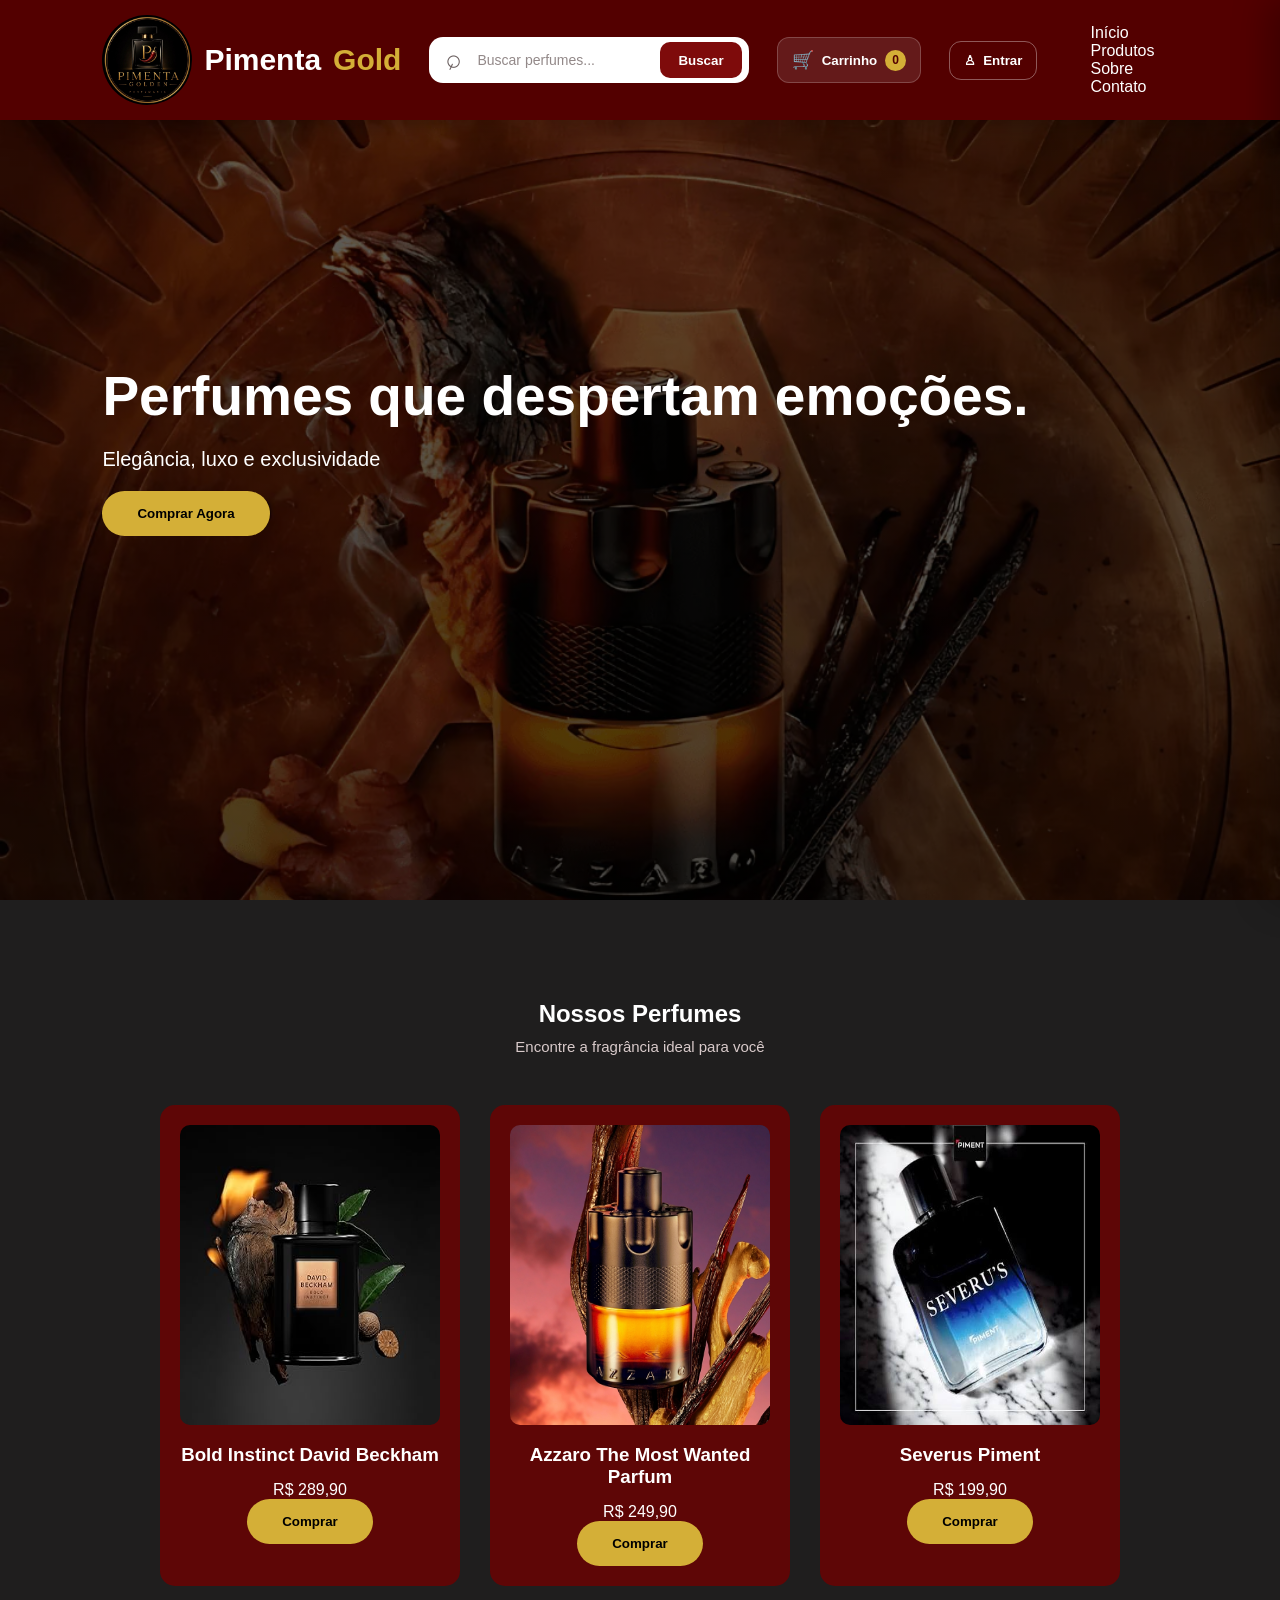
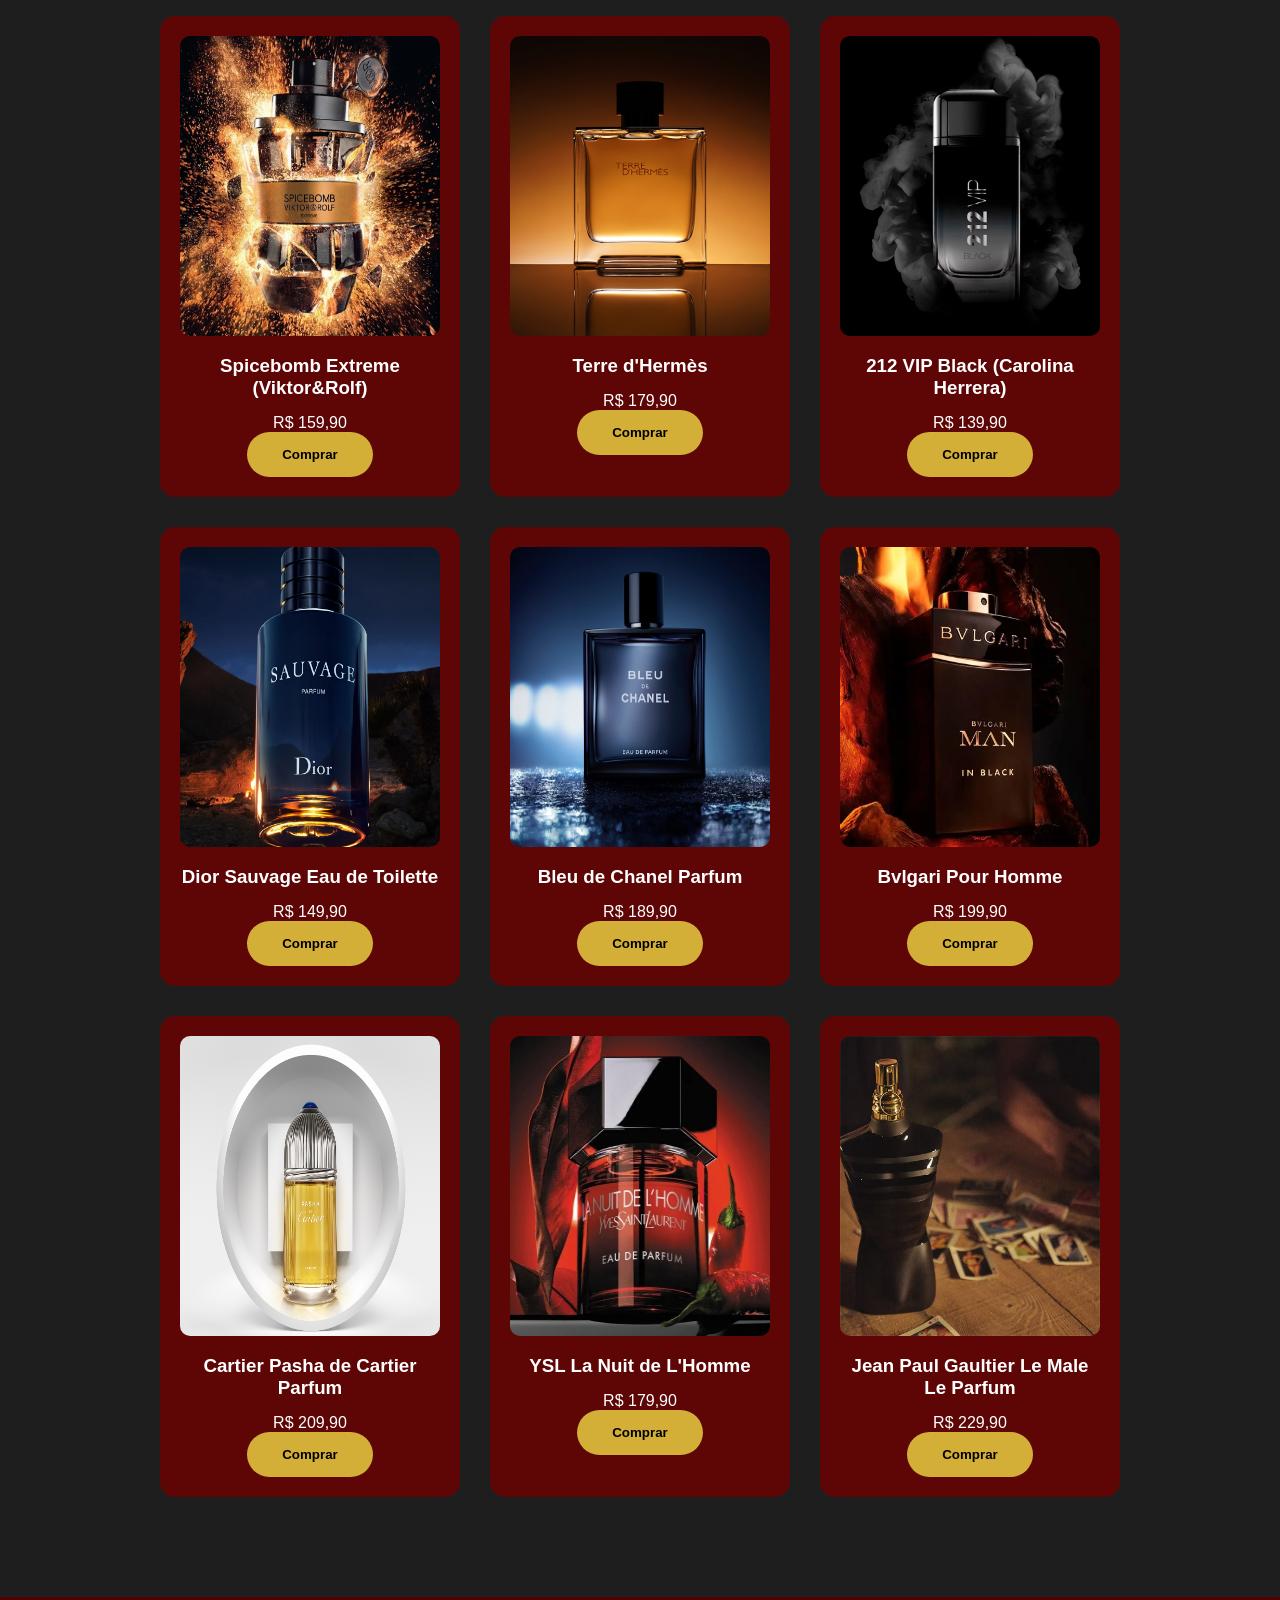
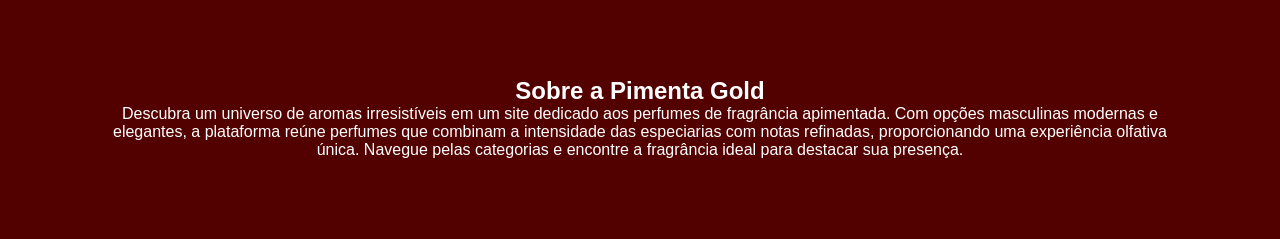
==== commit d1cf5729: "Revise index.html with new content and structure Updated product descriptions and added new content " ====
--- a/index.html
+++ b/index.html
@@ -10,7 +10,7 @@
  
 <header>
     <div class="logo">
-         <img src="./imagem (1).jpg" alt="Pimenta Golden"> Pimenta <span>Gold</span></div>
+         <img src="/imagem (1).jpg" alt="Pimenta Golden"> Pimenta <span>Gold</span></div>
 
     <form class="search-form" role="search" aria-label="Pesquisar perfumes">
         <label class="sr-only" for="search-input">Pesquisar perfumes</label>
@@ -35,7 +35,7 @@
         <a href="#">Início</a>
         <a href="#produtos">Produtos</a>
         <a href="#sobre">Sobre</a>
-        <a href="#contato">Contato</a>
+        <a href="contato.html">Contato</a>
     </nav>
 </header>
 
@@ -60,11 +60,11 @@
 
         <div class="login-options">
             <label class="remember-me"><input type="checkbox" name="remember"> Lembrar de mim</label>
-            <a href="#contato">Esqueci minha senha</a>
+            <a href="contato.html">Esqueci minha senha</a>
         </div>
         <button class="login-submit" type="submit">Entrar na minha conta</button>
         <p class="login-feedback" role="status" aria-live="polite"></p>
-        <p class="signup-prompt">Ainda não tem uma conta? <a href="#contato">Crie agora</a></p>
+        <p class="signup-prompt">Ainda não tem uma conta? <a href="contato.html">Crie agora</a></p>
     </form>
 </section>
  
@@ -86,84 +86,84 @@
 <div class="cards">
  
 <div class="card">
-<img src="./imagem.jpg" alt="">
+<img src="/imagem.jpg" alt="">
 <h3>Bold Instinct David Beckham  </h3>
 <p>R$ 289,90</p>
 <button>Comprar</button>
 </div>
  
 <div class="card">
-<img src="./imagem (3).jpg" alt="">
+<img src="/imagem (3).jpg" alt="">
 <h3>Azzaro The Most Wanted Parfum</h3>
 <p>R$ 249,90</p>
 <button>Comprar</button>
 </div>
  
 <div class="card">
-<img src="./imagem (2).jpg" alt="">
+<img src="/imagem (2).jpg" alt="">
 <h3>Severus Piment</h3>
 <p>R$ 199,90</p>
 <button>Comprar</button>
 </div>
 
  <div class="card">
-<img src="./spice bomb.jpg" alt="">
+<img src="/spice bomb.jpg" alt="">
 <h3>Spicebomb Extreme (Viktor&Rolf)</h3>
 <p>R$ 159,90</p>
 <button>Comprar</button>
 </div>
 
 <div class="card">
-<img src="./terre d'hermes.jpg" alt="">
+<img src="/terre d'hermes.jpg" alt="">
 <h3>Terre d'Hermès</h3>
 <p>R$ 179,90</p>
 <button>Comprar</button>
 </div>
 
 <div class="card">
-<img src="./212.avif" alt="">
+<img src="/212.avif" alt="">
 <h3>212 VIP Black (Carolina Herrera)</h3>
 <p>R$ 139,90</p>
 <button>Comprar</button>
 </div>
 
 <div class="card">
-<img src="./sauvage___250829.webp" alt="">
+<img src="/sauvage___250829.webp" alt="">
 <h3>Dior Sauvage Eau de Toilette</h3>
 <p>R$ 149,90</p>
 <button>Comprar</button>
 </div>
 
 <div class="card">
-<img src="./bleu de chanel.jpg" alt="">
+<img src="/bleu de chanel.jpg" alt="">
 <h3>Bleu de Chanel Parfum</h3>
 <p>R$ 189,90</p>
 <button>Comprar</button>
 </div>
 
 <div class="card">
-<img src="./bvlgari.webp" alt="">
+<img src="/bvlgari.webp" alt="">
 <h3>Bvlgari Pour Homme</h3>
 <p>R$ 199,90</p>
 <button>Comprar</button>
 </div>
 
 <div class="card">
-<img src="./catier.jpg" alt="">
+<img src="/catier.jpg" alt="">
 <h3>Cartier Pasha de Cartier Parfum </h3>
 <p>R$ 209,90</p>
 <button>Comprar</button>
 </div>
 
 <div class="card">
-<img src="./lanuit de l'homme.webp" alt="">
+<img src="/lanuit de l'homme.webp" alt="">
 <h3>YSL La Nuit de L'Homme</h3>
 <p>R$ 179,90</p>
 <button>Comprar</button>
 </div>
 
 <div class="card">
-<img src="./jean paul le male.avif" alt="">
+<img src="/jean paul le male.avif" alt="">
 <h3>Jean Paul Gaultier Le Male Le Parfum</h3>
 <p>R$ 229,90</p>
 <button>Comprar</button>
@@ -184,9 +184,8 @@
 <h2>Sobre a Pimenta Gold</h2>
  
 <p>
-Somos especializados em perfumes importados e nacionais,
-trazendo fragrâncias marcantes para pessoas que valorizam
-qualidade, sofisticação e exclusividade.
+Descubra um universo de aromas irresistíveis em um site dedicado aos perfumes de fragrância apimentada. Com opções masculinas modernas e elegantes, a plataforma reúne perfumes que combinam a intensidade das especiarias com notas refinadas, proporcionando uma experiência olfativa única. 
+Navegue pelas categorias e encontre a fragrância ideal para destacar sua presença.
 </p>
  
 </section>
@@ -214,11 +213,6 @@
         <small>Compra segura e atendimento personalizado</small>
     </div>
 </aside>
- 
-<footer id="contato">
-<p>goldpimenta32@gmail.com - Acesse esse email parar entrarem conosco!</p>
-</footer>
- 
 <script src="script.js"></script>
  
 </body>
--- a/style.css
+++ b/style.css
@@ -44,6 +44,7 @@
 display:flex;
 align-items:center;
 gap:12px;
+color:#fff;
 }
  
 .logo span{
@@ -373,10 +374,94 @@
 background:#530000;
 }
  
-footer{
-padding:30px;
-text-align:center;
-background:#7e6000;
+.contato-heading h1,
+.contato-heading h2{
+margin:8px 0 10px;
+font-family:Georgia, serif;
+font-size:34px;
+}
+
+.contato-kicker{
+color:#f5d978;
+font-size:11px;
+font-weight:bold;
+letter-spacing:2px;
+}
+
+.contato-heading p{
+color:#f3e7c1;
+font-size:15px;
+}
+
+.contato-info{
+display:grid;
+grid-template-columns:repeat(3, minmax(0, 1fr));
+gap:20px;
+max-width:900px;
+margin:38px auto 0;
+}
+
+.contato-item{
+display:flex;
+align-items:flex-start;
+gap:14px;
+padding:22px;
+text-align:left;
+background:rgba(54, 22, 0, .25);
+border:1px solid rgba(255,255,255,.18);
+border-radius:8px;
+}
+
+.contato-icon{
+display:grid;
+flex:0 0 38px;
+width:38px;
+height:38px;
+place-items:center;
+color:#5e0606;
+background:#f1cf65;
+border-radius:50%;
+font-size:20px;
+font-weight:bold;
+}
+
+.contato-item h2,
+.contato-item h3{
+margin-bottom:7px;
+font-size:15px;
+}
+
+.contato-item p,
+.contato-item a{
+color:#f6eac8;
+font-size:14px;
+line-height:1.45;
+text-decoration:none;
+}
+
+.contato-item a:hover{
+color:#fff;
+text-decoration:underline;
+}
+
+@media (max-width: 700px){
+    .contato-info{grid-template-columns:1fr; max-width:420px;}
+}
+
+.contato-page{
+    min-height:100vh;
+    padding:180px 8% 80px;
+    background:linear-gradient(135deg, #1f1e1e 0%, #3c1710 100%);
+}
+
+.contato-page .contato-heading{
+    max-width:680px;
+    margin:0 auto;
+    text-align:center;
+}
+
+.contato-page .contato-info{
+    margin-top:48px;
 }
 
 @media (max-width: 980px){
@@ -397,4 +482,4 @@
     .account-toggle span:last-child{display:none;}
     .banner h1{font-size:38px;}
     .banner p{font-size:17px;}
-}+}
